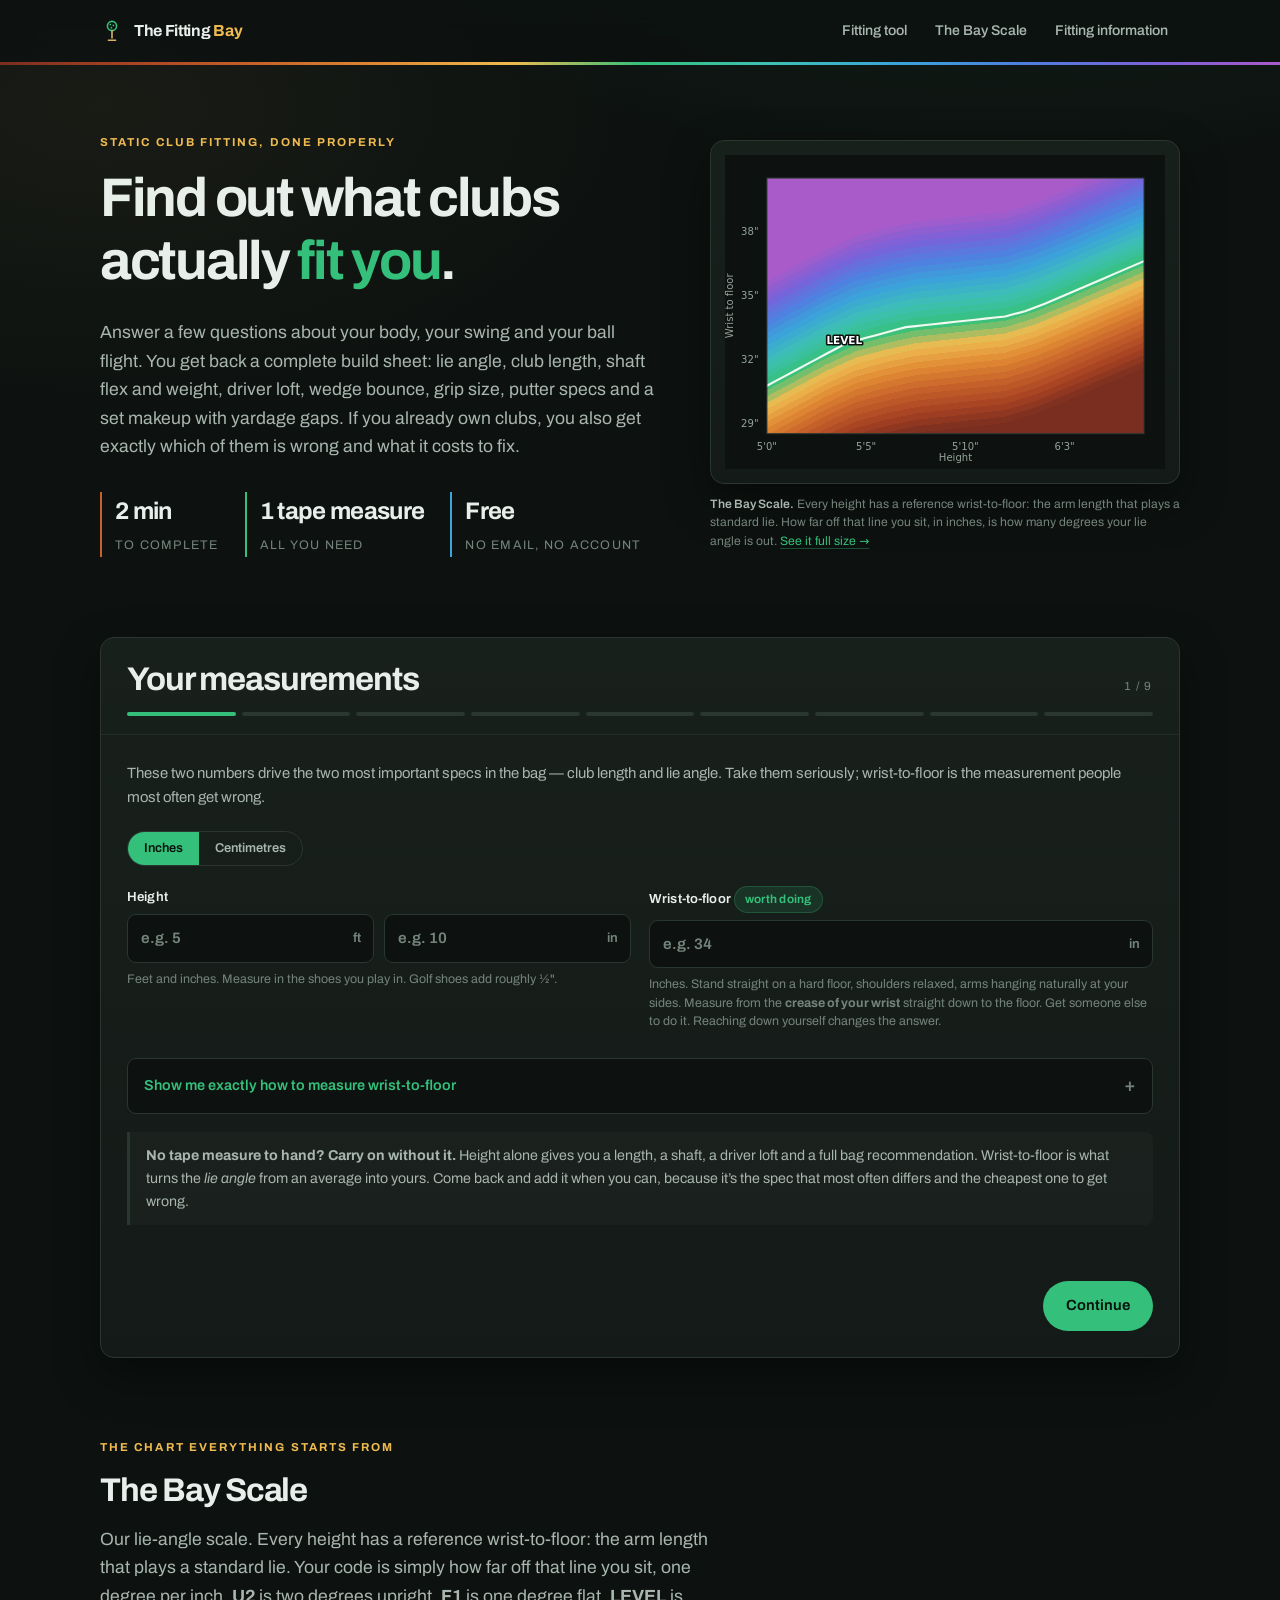
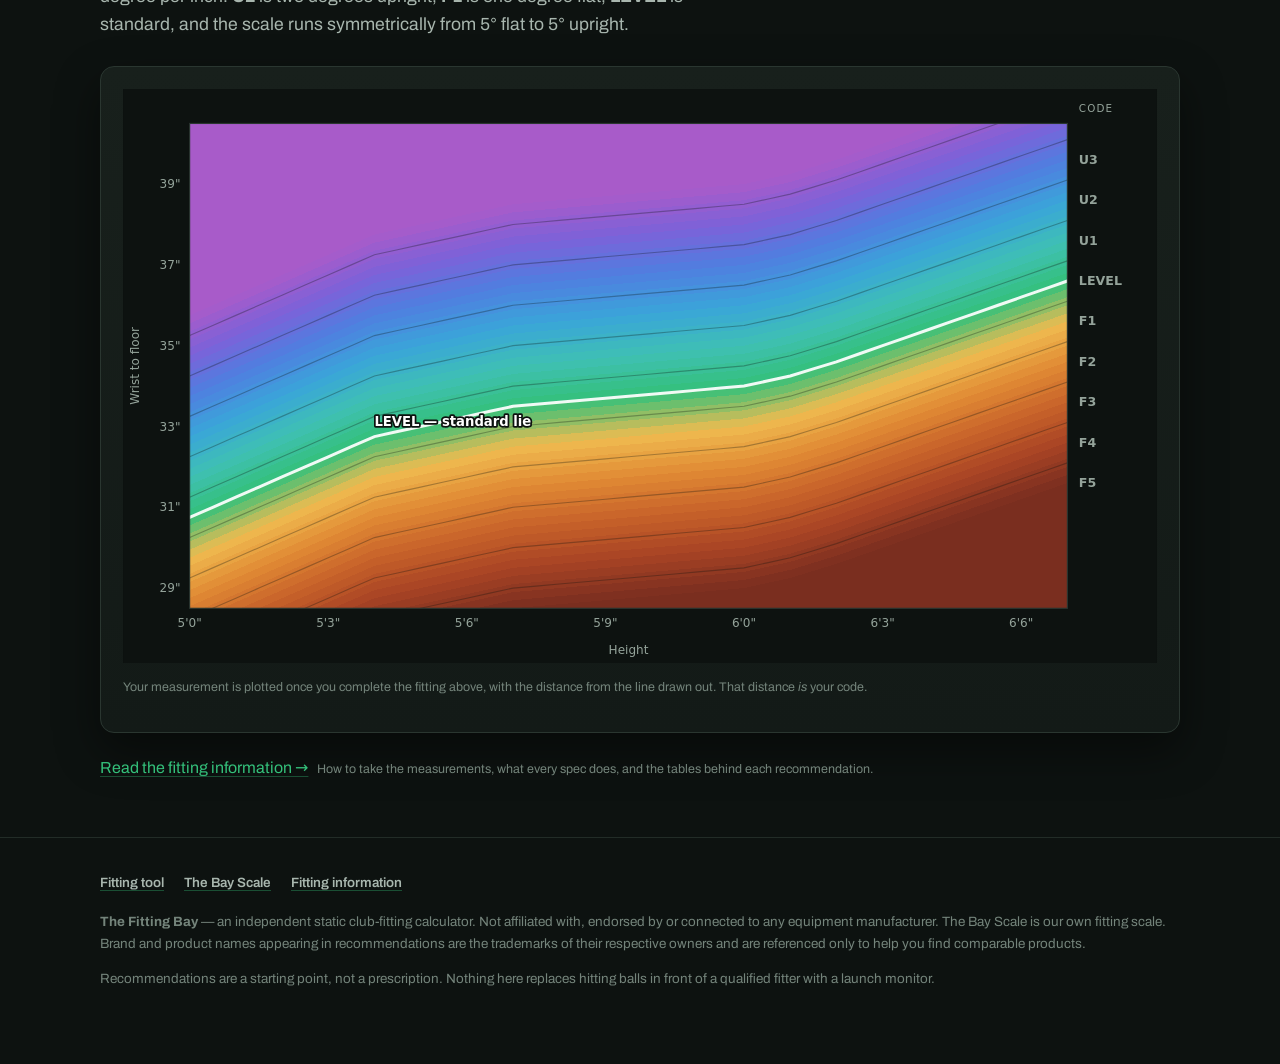
==== index.html @ 19f7000f "Redraw the wrist-to-floor diagram The drawing is the instruction here, so its proportions are load-b" ====
<!DOCTYPE html>
<html lang="en">
<head>
<meta charset="utf-8">
<meta name="viewport" content="width=device-width, initial-scale=1">
<title>The Fitting Bay — Golf Club Fitting Calculator</title>
<meta name="description" content="A free, static golf club fitting tool. Enter your height, wrist-to-floor and swing data and get lie angle, shaft flex, club length, driver loft, wedge bounce, grip size, putter specs and a full 14-club build sheet.">
<link rel="icon" href="favicon.svg?v=1" type="image/svg+xml">
<link rel="canonical" href="https://fittingbay.com/">
<meta property="og:type" content="website">
<meta property="og:site_name" content="The Fitting Bay">
<meta property="og:url" content="https://fittingbay.com/">
<meta property="og:title" content="The Fitting Bay — find out what clubs actually fit you">
<meta property="og:description" content="Free static golf club fitting. Lie angle, club length, shaft flex, driver loft, wedge bounce, grip size, putter specs and a full 14-club build sheet — plus an audit of the clubs you already own.">
<meta property="og:image" content="https://fittingbay.com/og-image.png">
<meta property="og:image:width" content="1200">
<meta property="og:image:height" content="630">
<meta name="twitter:card" content="summary_large_image">
<meta name="twitter:title" content="The Fitting Bay — find out what clubs actually fit you">
<meta name="twitter:description" content="Free static golf club fitting: lie, length, shaft, loft, bounce, grips, putter and a full build sheet.">
<meta name="twitter:image" content="https://fittingbay.com/og-image.png">
<meta name="theme-color" content="#0d1210">
<script type="application/ld+json">
{
  "@context": "https://schema.org",
  "@type": "WebApplication",
  "name": "The Fitting Bay",
  "url": "https://fittingbay.com/",
  "applicationCategory": "SportsApplication",
  "operatingSystem": "Any",
  "browserRequirements": "Requires JavaScript",
  "offers": { "@type": "Offer", "price": "0", "priceCurrency": "GBP" },
  "description": "A free golf club fitting calculator. Enter your height, wrist-to-floor and swing data and get lie angle, club length, shaft flex, driver loft, wedge bounce, grip size, putter specs and a full club-by-club build sheet.",
  "featureList": [
    "Lie angle and club length from body measurements",
    "Shaft flex, weight and material",
    "Driver loft and playing length",
    "Wedge lofts, bounce and grind",
    "Grip size",
    "Putter length, lie and toe hang",
    "A counted, club-by-club bag recommendation",
    "An audit of the clubs you already own, costed and prioritised"
  ],
  "isAccessibleForFree": true
}
</script>
<link rel="preload" href="fonts/archivo-latin.woff2" as="font" type="font/woff2" crossorigin>
<link rel="stylesheet" href="css/styles.css?v=4b6ce4ed">
</head>
<body>

<a class="skip-link" href="#top">Skip to content</a>

<header class="site-header">
  <div class="wrap">
    <a class="brand" href="#top">
      <svg width="24" height="24" viewBox="0 0 24 24" fill="none" aria-hidden="true">
        <circle cx="12" cy="7" r="4.6" stroke="#34c07a" stroke-width="1.6"/>
        <circle cx="10.3" cy="5.6" r=".85" fill="#34c07a"/><circle cx="13.4" cy="6.4" r=".85" fill="#34c07a"/>
        <circle cx="11.4" cy="8.7" r=".85" fill="#34c07a"/>
        <path d="M12 11.6V19M8.4 21.2h7.2" stroke="#d9b168" stroke-width="1.6" stroke-linecap="round"/>
      </svg>
      <span>The Fitting <i>Bay</i></span>
    </a>
    <nav class="site-nav">
      <a href="#fit">Fitting tool</a>
      <a href="#chart">The Bay Scale</a>
      <a href="fitting-information.html">Fitting information</a>
    </nav>
  </div>
  <div class="spectrum-rule" aria-hidden="true"></div>
</header>

<main id="top">

  <!-- ================= HERO ================= -->
  <div class="hero hero-split">
    <div class="wrap">
      <div class="hero-copy">
      <p class="eyebrow">Static club fitting, done properly</p>
      <h1>Find out what clubs<br>actually <span>fit you</span>.</h1>
      <p class="lede">Answer a few questions about your body, your swing and your ball flight. You get back a
        complete build sheet: lie angle, club length, shaft flex and weight, driver loft, wedge bounce, grip size,
        putter specs and a set makeup with yardage gaps. If you already own clubs, you also get exactly which of them is wrong and what it costs to fix.</p>
      <div class="hero-stats">
        <div><b>2 min</b><span>To complete</span></div>
        <div><b>1 tape measure</b><span>All you need</span></div>
        <div><b>Free</b><span>No email, no account</span></div>
      </div>
      </div>
      <figure class="hero-figure">
        <div class="panel"><div id="heroChart"></div></div>
        <figcaption><b>The Bay Scale.</b> Every height has a reference wrist-to-floor: the arm length
          that plays a standard lie. How far off that line you sit, in inches, is how many degrees your
          lie angle is out. <a href="#chart">See it full size &rarr;</a></figcaption>
      </figure>
    </div>
  </div>

  <!-- ================= WIZARD ================= -->
  <section id="fit">
    <div class="wrap">
      <div id="wizardSection">
        <div class="profile-bar" id="profileBar" hidden>
          <span class="tiny">Saved on this device:</span>
          <select id="profileSelect" aria-label="Saved fits"></select>
          <button type="button" class="btn btn-ghost" id="profileLoad">Load</button>
          <button type="button" class="btn btn-ghost" id="profileDelete">Delete</button>
        </div>
        <div class="panel wizard">
          <div class="wizard-top">
            <div class="step-meta" aria-live="polite">
              <h2 id="stepTitle" style="margin:0" tabindex="-1">Your measurements</h2>
              <div class="count"><span id="stepNum">1</span> / <span id="stepTotal">8</span></div>
            </div>
            <div class="progress-track" id="progress"></div>
          </div>

          <form id="fitForm" novalidate>

            <!-- STEP 1 -->
            <div class="step active" data-title="Your measurements" data-help="These two numbers drive the two most important specs in the bag — club length and lie angle. Take them seriously; wrist-to-floor is the measurement people most often get wrong.">
              <p class="help" data-role="help"></p>
              <div style="margin-bottom:20px">
                <div class="unit-toggle">
                  <label><input type="radio" name="units" value="imperial" checked><span>Inches</span></label>
                  <label><input type="radio" name="units" value="metric"><span>Centimetres</span></label>
                </div>
              </div>
              <div class="field-grid">
                <div class="field" data-unit="imperial">
                  <label for="heightFt">Height</label>
                  <div class="dual">
                    <label class="unit-input"><input type="number" id="heightFt" min="3" max="8" step="1" placeholder="e.g. 5" inputmode="numeric" aria-label="Height, feet"><span>ft</span></label>
                    <label class="unit-input"><input type="number" id="heightIn" min="0" max="11.5" step="0.5" placeholder="e.g. 10" inputmode="decimal" aria-label="Height, inches"><span>in</span></label>
                  </div>
                  <p class="hint">Feet and inches. Measure in the shoes you play in. Golf shoes add roughly ½".</p>
                </div>
                <div class="field" data-unit="metric" hidden>
                  <label for="heightCm">Height (cm)</label>
                  <label class="unit-input"><input type="number" id="heightCm" min="120" max="230" step="0.5" placeholder="e.g. 178" inputmode="decimal"><span>cm</span></label>
                  <p class="hint">Measure in the shoes you play in.</p>
                </div>

                <div class="field">
                  <label for="wtf">Wrist-to-floor <span class="pill">worth doing</span></label>
                  <label class="unit-input"><input type="number" id="wtf" step="0.1" placeholder="e.g. 34" inputmode="decimal"><span id="wtfUnit">in</span></label>
                  <p class="hint" id="wtfHint">Inches. Stand straight on a hard floor, shoulders relaxed, arms hanging
                    naturally at your sides. Measure from the <b>crease of your wrist</b> straight down to the floor.
                    Get someone else to do it. Reaching down yourself changes the answer.</p>
                </div>
              </div>
              <p class="hint" id="wtfLive" hidden></p>

              <details class="how-to">
                <summary>Show me exactly how to measure wrist-to-floor</summary>
                <div class="how-to-body">
                  <div data-diagram="wtf"></div>
                  <div>
                    <h4>The three ways people get this wrong</h4>
                    <ul class="mistakes">
                      <li><b>Reaching down.</b> The moment you look at the tape you drop your shoulder and add an inch.
                        Stand still, look ahead, let someone else read it.</li>
                      <li><b>Measuring in socks.</b> Golf shoes add roughly ½", and you play in golf shoes.</li>
                      <li><b>Measuring from the wrong point.</b> It’s the <em>crease</em> where your palm meets your
                        wrist, not the knuckle, not the base of your thumb, and not the tip of your little finger.</li>
                    </ul>
                  </div>
                </div>
              </details>

              <div class="note"><b>No tape measure to hand? Carry on without it.</b> Height alone gives you a
                length, a shaft, a driver loft and a full bag recommendation. Wrist-to-floor is what turns the
                <em>lie angle</em> from an average into yours. Come back and add it when you can, because it’s
                the spec that most often differs and the cheapest one to get wrong.</div>
            </div>

            <!-- STEP 2 -->
            <div class="step" data-title="Your hands" data-help="Grip size is the cheapest meaningful change you can make to a set of clubs, and the one most golfers have wrong.">
              <p class="help" data-role="help"></p>
              <div class="field-grid">
                <div class="field">
                  <label for="handLength">Hand length</label>
                  <label class="unit-input"><input type="number" id="handLength" step="0.1" placeholder="e.g. 7.5" inputmode="decimal"><span id="handUnit">in</span></label>
                  <p class="hint" id="handHint">Inches, from the crease of your wrist to the tip of your middle finger.
                    Keep the tape flat against your palm. Don’t curve it over the fingertip or around the heel pad.</p>
                </div>
                <div class="field">
                  <label for="gloveSize">Glove size <span class="tiny">(cross-check)</span></label>
                  <select id="gloveSize">
                    <option value="">Not sure</option>
                    <option value="S">Small</option>
                    <option value="M">Medium</option>
                    <option value="ML">Medium–Large</option>
                    <option value="L">Large</option>
                    <option value="XL">Extra Large</option>
                    <option value="XXL">XXL</option>
                  </select>
                  <p class="hint">Used as a sanity check on the measurement, and as a fallback if you skip it.</p>
                </div>
              </div>
            </div>

            <!-- STEP 3 -->
            <div class="step" data-title="About you" data-help="Age and joint health change shaft material and grip size more than most people expect.">
              <p class="help" data-role="help"></p>
              <div class="field-grid">
                <div class="field">
                  <label for="age">Age</label>
                  <input type="number" id="age" min="6" max="105" step="1" placeholder="42" inputmode="numeric">
                  <p class="hint">Used for shaft weight, material and grip size.</p>
                </div>
                <div class="field">
                  <label>You play</label>
                  <div class="opts">
                    <label class="opt"><input type="radio" name="handedness" value="right" checked><span>Right-handed</span></label>
                    <label class="opt"><input type="radio" name="handedness" value="left"><span>Left-handed</span></label>
                  </div>
                  <p class="hint">Every direction in your results is written for the way you actually play.</p>
                </div>
                <div class="field">
                  <label>Standard set specs</label>
                  <div class="opts">
                    <label class="opt"><input type="radio" name="gender" value="male" checked><span>Men's</span></label>
                    <label class="opt"><input type="radio" name="gender" value="female"><span>Women's</span></label>
                  </div>
                  <p class="hint">Women's stock clubs are typically 1" shorter and lighter than men's. This only sets
                    the baseline the adjustments are applied to.</p>
                </div>
                <div class="field field-wide">
                  <label>Joint pain, arthritis or a history of hand/elbow/wrist trouble?</label>
                  <div class="opts">
                    <label class="opt"><input type="radio" name="joints" value="no" checked><span>No</span></label>
                    <label class="opt"><input type="radio" name="joints" value="yes"><span>Yes<em>Pushes the fit toward graphite and larger, softer grips</em></span></label>
                  </div>
                </div>
              </div>
            </div>

            <!-- STEP 4 -->
            <div class="step" data-title="Your game" data-help="Skill level sets the head category, and it also calibrates how much of your carry distance comes from clubhead speed versus strike quality.">
              <p class="help" data-role="help"></p>
              <div class="field-grid">
                <div class="field field-wide">
                  <label>Standard of play</label>
                  <div class="opts">
                    <label class="opt"><input type="radio" name="skill" value="beginner"><span>Beginner<em>New, or 100+ most rounds</em></span></label>
                    <label class="opt"><input type="radio" name="skill" value="high"><span>High<em>Roughly 19–28</em></span></label>
                    <label class="opt"><input type="radio" name="skill" value="mid" checked><span>Mid<em>Roughly 10–18</em></span></label>
                    <label class="opt"><input type="radio" name="skill" value="low"><span>Low<em>Roughly 5–9</em></span></label>
                    <label class="opt"><input type="radio" name="skill" value="scratch"><span>Scratch<em>4 or better</em></span></label>
                  </div>
                </div>
                <div class="field">
                  <label for="handicap">Handicap index <span class="tiny">(optional)</span></label>
                  <input type="number" id="handicap" min="-5" max="54" step="0.1" placeholder="14.2" inputmode="decimal">
                  <p class="hint">If you’ve one, it overrides the band above for the head-type recommendation.</p>
                </div>
                <div class="field">
                  <label for="pwLoft">Your pitching wedge loft <span class="tiny">(optional)</span></label>
                  <input type="number" id="pwLoft" min="38" max="50" step="0.5" placeholder="44" inputmode="decimal">
                  <p class="hint">Printed in the spec table for your iron set. Modern game-improvement PWs are
                    often 43–44°, players irons 46°. Everything about your wedge gapping starts here.</p>
                </div>
              </div>
            </div>

            <!-- STEP 5 -->
            <div class="step" data-title="Your speed" data-help="Fill in whatever you actually know. A measured clubhead speed beats a carry distance; a carry distance beats a guess. Leave them all blank and the tool will estimate from your age, gender and skill — and will say so.">
              <p class="help" data-role="help"></p>
              <div class="field-grid">
                <div class="field">
                  <label for="ironCarry">7-iron carry distance</label>
                  <input type="number" id="ironCarry" min="40" max="230" step="1" placeholder="150" inputmode="numeric">
                  <p class="hint">Yards <b>in the air</b>, on a good strike, not your best ever, and not including roll.</p>
                </div>
                <div class="field">
                  <label for="ironSpeed">7-iron clubhead speed</label>
                  <input type="number" id="ironSpeed" min="30" max="120" step="0.5" placeholder="78" inputmode="decimal">
                  <p class="hint">mph. From a launch monitor or simulator. The best single input you can give.</p>
                </div>
                <div class="field">
                  <label for="driverSpeed">Driver clubhead speed</label>
                  <input type="number" id="driverSpeed" min="40" max="145" step="0.5" placeholder="96" inputmode="decimal">
                  <p class="hint">mph. Clubhead speed, not ball speed. Takes priority over everything else here.</p>
                </div>
                <div class="field">
                  <label for="driverCarry">Driver carry distance</label>
                  <input type="number" id="driverCarry" min="80" max="360" step="1" placeholder="230" inputmode="numeric">
                  <p class="hint">Yards in the air. Used only if nothing above is filled in.</p>
                </div>
              </div>
              <div class="note warn">Most golfers over-estimate their carry distance by 15–20 yards, because they
                remember their best shot and count the roll. Being honest here changes your shaft flex.</div>
            </div>

            <!-- STEP 6 -->
            <div class="step" data-title="Your ball flight" data-help="Your miss pattern and trajectory drive driver loft, head bias, shaft profile, grip size and the dynamic lie check. If you’re new to this and genuinely don’t know, say so. We’ll tell you what we assumed and how much it matters.">
              <p class="help" data-role="help"></p>
              <div class="field-grid">
                <div class="field field-wide">
                  <label>Your usual shot shape or miss</label>
                  <div class="opts">
                    <label class="opt"><input type="radio" name="shotShape" value="slice"><span>Slice<em>Starts <span class="dir-home">left</span>-ish, curves hard <span class="dir-away">right</span></em></span></label>
                    <label class="opt"><input type="radio" name="shotShape" value="fade"><span>Fade<em>Gentle <span class="dir-home">left</span>-to-<span class="dir-away">right</span></em></span></label>
                    <label class="opt"><input type="radio" name="shotShape" value="unsure" checked><span>Not sure<em>We’ll assume no consistent curve</em></span></label><label class="opt"><input type="radio" name="shotShape" value="straight"><span>Straight<em>No consistent curve</em></span></label>
                    <label class="opt"><input type="radio" name="shotShape" value="draw"><span>Draw<em>Gentle <span class="dir-away">right</span>-to-<span class="dir-home">left</span></em></span></label>
                    <label class="opt"><input type="radio" name="shotShape" value="hook"><span>Hook<em>Curves hard <span class="dir-home">left</span></em></span></label>
                    <label class="opt"><input type="radio" name="shotShape" value="pull"><span>Pull<em>Straight, but <span class="dir-home">left</span> of target</em></span></label>
                    <label class="opt"><input type="radio" name="shotShape" value="push"><span>Push<em>Straight, but <span class="dir-away">right</span> of target</em></span></label>
                  </div>
                </div>
                <div class="field field-wide">
                  <label>Your natural trajectory with irons</label>
                  <div class="opts">
                    <label class="opt"><input type="radio" name="trajectory" value="low"><span>Low<em>Struggle to get it up, shots run out</em></span></label>
                    <label class="opt"><input type="radio" name="trajectory" value="unsure" checked><span>Not sure<em>We’ll assume a normal window</em></span></label><label class="opt"><input type="radio" name="trajectory" value="mid"><span>Mid<em>Normal window</em></span></label>
                    <label class="opt"><input type="radio" name="trajectory" value="high"><span>High<em>Ballooning, loses distance in wind</em></span></label>
                  </div>
                </div>
              </div>
            </div>

            <!-- STEP 7 -->
            <div class="step" data-title="Your swing and your turf" data-help="Angle of attack and turf conditions decide wedge bounce and grind — the specs that separate a wedge you trust from one you fight. Not sure is a perfectly good answer to any of these.">
              <p class="help" data-role="help"></p>
              <div class="field-grid">
                <div class="field field-wide">
                  <label>Your divots with a mid iron</label>
                  <div class="opts">
                    <label class="opt"><input type="radio" name="attack" value="steep"><span>Deep divots<em>Steep angle of attack, you dig</em></span></label>
                    <label class="opt"><input type="radio" name="attack" value="unsure" checked><span>Not sure<em>We’ll assume a neutral strike</em></span></label><label class="opt"><input type="radio" name="attack" value="neutral"><span>Shallow divots<em>Neutral — a bruise on the turf</em></span></label>
                    <label class="opt"><input type="radio" name="attack" value="shallow"><span>No divot<em>You sweep or pick it clean</em></span></label>
                  </div>
                </div>
                <div class="field">
                  <label>Swing tempo</label>
                  <div class="opts">
                    <label class="opt"><input type="radio" name="tempo" value="smooth"><span>Smooth</span></label>
                    <label class="opt"><input type="radio" name="tempo" value="unsure" checked><span>Not sure<em>We’ll assume a moderate transition</em></span></label><label class="opt"><input type="radio" name="tempo" value="moderate"><span>Moderate</span></label>
                    <label class="opt"><input type="radio" name="tempo" value="aggressive"><span>Aggressive</span></label>
                  </div>
                  <p class="hint">Think about your transition from the top, not how fast you walk.</p>
                </div>
                <div class="field">
                  <label>Turf you usually play</label>
                  <div class="opts">
                    <label class="opt"><input type="radio" name="turf" value="soft"><span>Soft / lush</span></label>
                    <label class="opt"><input type="radio" name="turf" value="normal" checked><span>Normal</span></label>
                    <label class="opt"><input type="radio" name="turf" value="firm"><span>Firm / links</span></label>
                    <label class="opt"><input type="radio" name="turf" value="unsure"><span>Not sure</span></label>
                  </div>
                </div>
              </div>
            </div>

            <!-- STEP 8 -->
            <div class="step" data-title="What you want from the bag" data-help="Last two questions. These break ties between head types and putter styles.">
              <p class="help" data-role="help"></p>
              <div class="field-grid">
                <div class="field field-wide">
                  <label>If you could only have one, which matters most?</label>
                  <div class="opts">
                    <label class="opt"><input type="radio" name="priority" value="forgiveness" checked><span>Forgiveness<em>Make the bad ones playable</em></span></label>
                    <label class="opt"><input type="radio" name="priority" value="distance"><span>Distance<em>Ball speed above all</em></span></label>
                    <label class="opt"><input type="radio" name="priority" value="accuracy"><span>Accuracy<em>Narrow the dispersion</em></span></label>
                    <label class="opt"><input type="radio" name="priority" value="workability"><span>Workability<em>Shape it on demand</em></span></label>
                  </div>
                </div>
                <div class="field field-wide">
                  <label>Your putting stroke</label>
                  <div class="opts">
                    <label class="opt"><input type="radio" name="strokeArc" value="straight"><span>Straight back, straight through</span></label>
                    <label class="opt"><input type="radio" name="strokeArc" value="unsure" checked><span>Not sure<em>We’ll assume a slight arc, which is what most golfers have</em></span></label><label class="opt"><input type="radio" name="strokeArc" value="slight"><span>Slight arc</span></label>
                    <label class="opt"><input type="radio" name="strokeArc" value="strong"><span>Strong arc</span></label>
                  </div>
                  <p class="hint">If you’ve never checked: put a chalk line down and putt along it. Almost everyone
                    who thinks they’re straight-back-straight-through has a slight arc.</p>
                </div>
              </div>
            </div>


            <!-- STEP 9 -->
            <div class="step" data-title="The clubs you play now" data-help="Last one, and it’s optional. Tell us what’s in your bag and we’ll tell you which clubs are actually wrong, what each one is costing you, and what it costs to put right — cheapest and most valuable first. It also means your yardage table shows your clubs rather than a generic set.">
              <p class="help" data-role="help"></p>

              <div class="field field-wide" style="margin-bottom:20px">
                <label>Do you already have clubs?</label>
                <div class="opts">
                  <label class="opt"><input type="radio" name="hasClubs" value="yes" checked><span>Yes, I have clubs<em>Check them against the fit</em></span></label>
                  <label class="opt"><input type="radio" name="hasClubs" value="no"><span>No, I'm starting fresh<em>Skip this &mdash; just give me the fit</em></span></label>
                </div>
              </div>

              <div class="field field-wide" style="margin-bottom:20px">
                <label for="curBudget">What can you spend right now? <span class="tiny">(optional)</span></label>
                <input type="number" id="curBudget" min="0" max="5000" step="10" placeholder="150" inputmode="numeric">
                <p class="hint">Applies either way. If you’ve clubs we’ll pick the combination of fixes that buys
                  the most improvement for the money; if you’re buying, it tells us how much bag to recommend.</p>
              </div>

              <div id="bagFields">
                <h4>Your irons</h4>
                <div class="field-grid">
                  <div class="field">
                    <label for="curIronLength">Length vs standard</label>
                    <select id="curIronLength">
                      <option value="">Not sure</option>
                      <option value="-1">1" short</option>
                      <option value="-0.5">&frac12;" short</option>
                      <option value="0">Standard</option>
                      <option value="0.5">&frac12;" long</option>
                      <option value="1">1" long</option>
                    </select>
                    <p class="hint">Standard is 37" for a men's 7-iron, 36" for women's.</p>
                  </div>
                  <div class="field">
                    <label for="curIronLie">Lie angle vs standard</label>
                    <select id="curIronLie">
                      <option value="">Not sure</option>
                      <option value="-2">2&deg; flat</option>
                      <option value="-1">1&deg; flat</option>
                      <option value="0">Standard</option>
                      <option value="1">1&deg; upright</option>
                      <option value="2">2&deg; upright</option>
                      <option value="3">3&deg; upright</option>
                    </select>
                    <p class="hint">If you bought off the rack and never had them bent, choose Standard.</p>
                  </div>
                  <div class="field">
                    <label for="curIronFlex">Shaft flex</label>
                    <select id="curIronFlex">
                      <option value="">Not sure</option>
                      <option value="L">L &mdash; Ladies</option>
                      <option value="A">A &mdash; Senior / Light</option>
                      <option value="R">R &mdash; Regular</option>
                      <option value="S">S &mdash; Stiff</option>
                      <option value="X">X &mdash; Extra Stiff</option>
                    </select>
                  </div>
                  <div class="field">
                    <label for="curIronMaterial">Shaft material</label>
                    <select id="curIronMaterial">
                      <option value="">Not sure</option>
                      <option value="Steel">Steel</option>
                      <option value="Graphite">Graphite</option>
                    </select>
                  </div>
                  <div class="field">
                    <label for="curGripSize">Grip size</label>
                    <select id="curGripSize">
                      <option value="">Not sure</option>
                      <option value="Undersize">Undersize</option>
                      <option value="Standard">Standard</option>
                      <option value="Midsize">Midsize</option>
                      <option value="Jumbo">Jumbo / Oversize</option>
                    </select>
                  </div>
                  <div class="field">
                    <label for="curLongestIron">Longest iron you carry</label>
                    <select id="curLongestIron">
                      <option value="">Not sure</option>
                      <option value="3">3-iron</option>
                      <option value="4">4-iron</option>
                      <option value="5">5-iron</option>
                      <option value="6">6-iron</option>
                      <option value="7">7-iron</option>
                    </select>
                  </div>
                </div>

                <h4 style="margin-top:24px">Woods and hybrids you carry</h4>
                <div class="field field-wide">
                  <div class="opts chips">
                    <label class="opt"><input type="checkbox" name="curLongs" value="Driver" checked><span>Driver</span></label>
                    <label class="opt"><input type="checkbox" name="curLongs" value="3-wood" checked><span>3-wood</span></label>
                    <label class="opt"><input type="checkbox" name="curLongs" value="4-wood"><span>4-wood</span></label>
                    <label class="opt"><input type="checkbox" name="curLongs" value="5-wood"><span>5-wood</span></label>
                    <label class="opt"><input type="checkbox" name="curLongs" value="7-wood"><span>7-wood</span></label>
                    <label class="opt"><input type="checkbox" name="curLongs" value="2-hybrid"><span>2-hybrid</span></label>
                    <label class="opt"><input type="checkbox" name="curLongs" value="3-hybrid"><span>3-hybrid</span></label>
                    <label class="opt"><input type="checkbox" name="curLongs" value="4-hybrid"><span>4-hybrid</span></label>
                    <label class="opt"><input type="checkbox" name="curLongs" value="5-hybrid"><span>5-hybrid</span></label>
                    <label class="opt"><input type="checkbox" name="curLongs" value="6-hybrid"><span>6-hybrid</span></label>
                  </div>
                  <p class="hint">Tick everything between your driver and your longest iron. This is what makes the
                    yardage table describe your bag instead of a generic one.</p>
                </div>

                <h4 style="margin-top:24px">Your driver</h4>
                <div class="field-grid">
                  <div class="field">
                    <label for="curDriverLoft">Loft</label>
                    <input type="number" id="curDriverLoft" min="6" max="18" step="0.5" placeholder="10.5" inputmode="decimal">
                    <p class="hint">Degrees, stamped on the sole or the hosel.</p>
                  </div>
                  <div class="field">
                    <label for="curDriverLength">Length</label>
                    <input type="number" id="curDriverLength" min="40" max="48" step="0.25" placeholder="45.75" inputmode="decimal">
                    <p class="hint">Inches. Leave blank if you’ve never measured it.</p>
                  </div>
                  <div class="field">
                    <label>Adjustable hosel?</label>
                    <div class="opts">
                      <label class="opt"><input type="radio" name="curAdj" value="" checked><span>Not sure</span></label>
                      <label class="opt"><input type="radio" name="curAdj" value="yes"><span>Yes</span></label>
                      <label class="opt"><input type="radio" name="curAdj" value="no"><span>No</span></label>
                    </div>
                    <p class="hint">If the head unscrews from the shaft with a wrench, it adjusts.</p>
                  </div>
                </div>

                <h4 style="margin-top:24px">Wedges, ball and budget</h4>
                <div class="field-grid">
                  <div class="field">
                    <label for="curWedges">Wedge lofts after your pitching wedge</label>
                    <input type="text" id="curWedges" placeholder="52, 56, 60" inputmode="numeric">
                    <p class="hint">Degrees, separated by commas. We already have your pitching wedge.</p>
                  </div>
                  <div class="field">
                    <label for="curBall">Ball you usually play</label>
                    <select id="curBall">
                      <option value="">Not sure</option>
                      <option value="soft2p">2-piece soft / distance</option>
                      <option value="mid3p">3-piece mid compression</option>
                      <option value="tour3p">3-piece tour urethane</option>
                      <option value="tourfirm">Firm tour urethane</option>
                    </select>
                  </div>
                </div>
              </div>
            </div>

            <p class="err" id="formErr" role="alert"></p>

            <div class="draft-notice" id="draftNotice" hidden>
              <span>We put your answers back. They were saved in this browser, not sent anywhere.</span>
              <button type="button" id="draftClearBtn">Start fresh</button>
            </div>

            <div class="step-nav">
              <button type="button" class="btn btn-ghost" id="backBtn" disabled>Back</button>
              <div class="spacer"></div>
              <button type="button" class="btn btn-primary" id="nextBtn">Continue</button>
              <button type="submit" class="btn btn-brass" id="submitBtn" hidden>Build my spec sheet</button>
            </div>
          </form>
        </div>
      </div>

      <!-- ================= RESULTS ================= -->
      <div id="results" aria-live="polite">
        <div class="section-head no-print" style="display:flex;align-items:flex-end;gap:16px;flex-wrap:wrap;margin-top:8px">
          <div style="flex:1;min-width:260px">
            <p class="eyebrow" style="margin-bottom:.4rem">Your build sheet</p>
            <h2 style="margin:0">Here is what fits you</h2>
          </div>
          <div class="result-actions">
            <button type="button" class="btn btn-primary" id="copyLinkBtn">Copy link to this fit</button>
            <button type="button" class="btn btn-ghost" id="saveFitBtn">Save</button>
            <button type="button" class="btn btn-ghost" id="printBtn">Print / PDF</button>
            <button type="button" class="btn btn-link" id="editBtn">Change my answers</button>
          </div>
        </div>
        <form class="save-fit no-print" id="saveFitForm" hidden>
          <label class="tiny" for="saveFitName">Name this fit (e.g. "Me", "Dad", "after lessons")</label>
          <div>
            <input type="text" id="saveFitName" maxlength="40" placeholder="Me">
            <button type="submit" class="btn btn-primary">Save</button>
            <button type="button" class="btn btn-ghost" id="saveFitCancel">Cancel</button>
          </div>
        </form>
        <div class="share-note no-print">
          <p class="tiny">Your answers are in this page's address, so you can bookmark it, come back to it, or
            send it to your pro. Nothing is stored on a server. The link <em>is</em> the data.</p>
          <div id="shareFallback" hidden>
            <label class="tiny" for="shareUrl">Copy this link:</label>
            <input type="text" id="shareUrl" readonly>
          </div>
        </div>
        <div id="resultsBody"></div>


      </div>
    </div>
  </section>

  <!-- ================= FULL CHART ================= -->
  <section id="chart">
    <div class="wrap">
      <div class="section-head">
        <p class="eyebrow">The chart everything starts from</p>
        <h2>The Bay Scale</h2>
        <p class="lede">Our lie-angle scale. Every height has a reference wrist-to-floor: the arm length that plays
          a standard lie. Your code is simply how far off that line you sit, one degree per inch. <b>U2</b> is two
          degrees upright, <b>F1</b> is one degree flat, <b>LEVEL</b> is standard, and the scale runs symmetrically
          from 5° flat to 5° upright.</p>
      </div>
      <div class="panel" style="padding:22px">
        <div id="chartFull"></div>
<p class="tiny" style="margin-top:14px">Your measurement is plotted once you complete the fitting
          above, with the distance from the line drawn out. That distance <em>is</em> your code.</p>
      </div>
      <p style="margin-top:22px"><a href="fitting-information.html">Read the fitting information &rarr;</a>
        <span class="tiny">&nbsp; How to take the measurements, what every spec does, and the tables behind
        each recommendation.</span></p>
    </div>
  </section>

</main>

<footer class="site-footer">
  <div class="wrap">
    <nav class="footer-nav">
      <a href="index.html">Fitting tool</a>
      <a href="index.html#chart">The Bay Scale</a>
      <a href="fitting-information.html">Fitting information</a>
    </nav>
    <p><b>The Fitting Bay</b> — an independent static club-fitting calculator. Not affiliated with, endorsed by or
      connected to any equipment manufacturer. The Bay Scale is our own fitting scale. Brand and product names
      appearing in recommendations are the trademarks of their respective owners and are referenced only to help you
      find comparable products.</p>
    <p>Recommendations are a starting point, not a prescription. Nothing here replaces hitting balls in front of a
      qualified fitter with a launch monitor.</p>
  </div>
</footer>

<script src="js/fitting-engine.js?v=0910dd94"></script>
<script src="js/app.js?v=dd48af51"></script>
<script src="js/lie-bench.js?v=cfdf8049"></script>
</body>
</html>
---- css/styles.css ----
/* ==========================================================================
   The Fitting Bay — stylesheet
   ==========================================================================

   TYPE. Archivo, self-hosted, one variable file per style. It is chosen for
   its figures rather than its headlines, because almost everything on this
   site is a number: 37", 63.0 degrees, +1.3, 145 yd, #3EB8BF. A grotesque
   with unambiguous digits and real tabular figures matters more here than a
   characterful lowercase.

   Variable across 400-700, so every weight the site uses costs nothing extra
   over the one download. 35KB roman, 39KB italic, latin subset. No CDN and no
   build step: the files are in the repo and the page still opens from disk.

   COLOUR. The palette is the fitting scale. See below.
   ========================================================================== */

@font-face {
  font-family: 'Archivo';
  src: url('../fonts/archivo-latin.woff2') format('woff2');
  font-weight: 400 700;
  font-style: normal;
  font-display: swap;
}
@font-face {
  font-family: 'Archivo';
  src: url('../fonts/archivo-latin-italic.woff2') format('woff2');
  font-weight: 400 700;
  font-style: italic;
  font-display: swap;
}

:root {
  --bg:            #0d1210;
  --bg-2:          #131a17;
  --panel:         #18201c;
  --panel-2:       #1e2823;
  --line:          #2a3630;
  --line-soft:     #222c27;
  --ink:           #e8eeea;
  --ink-2:         #a8b6ae;
  --ink-3:         #74847b;
  --green:         #34c07a;   /* = Fairway, the LEVEL code */
  --green-deep:    #1f7d4d;
  --brass:         #efbb50;   /* = Gold, the F1 code */
  --brass-deep:    #a8823f;
  --red:           #e35d4f;
  --amber:         #e0a63c;
  --radius:        14px;
  --radius-sm:     9px;
  --shadow:        0 18px 45px rgba(0, 0, 0, .45);
  --maxw:          1120px;
  --sans: 'Archivo', ui-sans-serif, system-ui, -apple-system, "Segoe UI", Roboto, "Helvetica Neue", Arial, sans-serif;
  --mono: ui-monospace, SFMono-Regular, "SF Mono", Menlo, Consolas, "Liberation Mono", monospace;

  /* ---------- THE BAY SCALE ----------
     The site palette IS the fitting scale. These are the eleven codes the
     tool actually produces, so the colour on a section rule is the same
     colour a player can come out as. It is the one palette nobody else can
     copy without copying the scale underneath it.

     Note --green was already exactly Fairway; it had simply never been said.
     --brass is now Gold rather than an unrelated #d9b168, so both accents
     are derived rather than chosen. */
  --scale-rust:    #7A2E1F;   /* F5 */
  --scale-ember:   #A84324;   /* F4 */
  --scale-copper:  #C7622A;   /* F3 */
  --scale-amber:   #E08A34;   /* F2 */
  --scale-gold:    #EFBB50;   /* F1 */
  --scale-fairway: #34C07A;   /* LEVEL */
  --scale-teal:    #3FC0B4;   /* U1 */
  --scale-sky:     #3AA5D9;   /* U2 */
  --scale-cobalt:  #4F7FE0;   /* U3 */
  --scale-indigo:  #7B62D9;   /* U4 */
  --scale-violet:  #A85BC9;   /* U5 */

  --spectrum: linear-gradient(90deg,
    var(--scale-rust), var(--scale-ember), var(--scale-copper), var(--scale-amber),
    var(--scale-gold), var(--scale-fairway), var(--scale-teal), var(--scale-sky),
    var(--scale-cobalt), var(--scale-indigo), var(--scale-violet));
}

/* Numbers are the content here, so they line up by default rather than
   wherever a table happens to ask for it. */
body, input, select, button, table { font-variant-numeric: tabular-nums; }
/* Prose is the exception: proportional figures read better mid-sentence. */
p, li, .note, .why, .hint, .lede, .help { font-variant-numeric: normal; }

* { box-sizing: border-box; }

/* the hidden attribute must beat any flex/grid display rule below */
[hidden] { display: none !important; }

html { scroll-behavior: smooth; }

body {
  margin: 0;
  background:
    radial-gradient(1200px 620px at 78% -8%, rgba(52, 192, 122, .10), transparent 62%),
    radial-gradient(900px 500px at 8% 4%, rgba(217, 177, 104, .06), transparent 60%),
    var(--bg);
  color: var(--ink);
  font-family: var(--sans);
  font-size: 16px;
  line-height: 1.62;
  -webkit-font-smoothing: antialiased;
}

h1, h2, h3, h4 { line-height: 1.16; margin: 0 0 .5em; font-weight: 650; letter-spacing: -.02em; }
h1 { font-size: clamp(2.1rem, 5vw, 3.4rem); letter-spacing: -.035em; }
h2 { font-size: clamp(1.5rem, 3vw, 2.05rem); letter-spacing: -.03em; }
h3 { font-size: 1.16rem; }
h4 { font-size: .96rem; }
p  { margin: 0 0 1em; }
a  { color: var(--green); text-decoration-color: rgba(52,192,122,.35); text-underline-offset: 3px; }
a:hover { color: #56d494; }

.wrap { width: 100%; max-width: var(--maxw); margin: 0 auto; padding: 0 20px; }
.narrow { max-width: 760px; }

.eyebrow {
  font-size: .72rem; font-weight: 700; letter-spacing: .16em;
  text-transform: uppercase; color: var(--brass); margin: 0 0 .9rem;
}
.lede { font-size: 1.1rem; color: var(--ink-2); max-width: 62ch; }
.muted { color: var(--ink-2); }
.small { font-size: .86rem; }
.tiny  { font-size: .78rem; color: var(--ink-3); }

/* ---------- header ---------- */
.site-header {
  position: sticky; top: 0; z-index: 40;
  backdrop-filter: blur(14px);
  background: rgba(13, 18, 16, .82);
  border-bottom: 1px solid var(--line-soft);
}
.site-header .wrap { display: flex; align-items: center; gap: 22px; height: 62px; }
.brand { display: flex; align-items: center; gap: 10px; font-weight: 700; letter-spacing: -.02em; color: var(--ink); text-decoration: none; }
.brand svg { flex: none; }
.brand span i { font-style: normal; color: var(--brass); }
.site-nav { margin-left: auto; display: flex; gap: 4px; flex-wrap: wrap; }
.site-nav a {
  color: var(--ink-2); text-decoration: none; font-size: .88rem; font-weight: 550;
  padding: 7px 12px; border-radius: 999px;
}
.site-nav a:hover { color: var(--ink); background: var(--panel-2); }

/* ---------- hero ---------- */
.hero { padding: 68px 0 40px; }
.hero-split .wrap { display: grid; grid-template-columns: minmax(0, 1fr) minmax(0, 470px); gap: 20px 54px; align-items: center; }
.hero-copy { min-width: 0; }
.hero h1 span { color: var(--green); }
/* The chart is the best-looking thing we own and it used to sit 900px down the
   page. It fills the dead right-hand column and shows what the tool is before
   anyone has read a word. */
.hero-figure { min-width: 0; margin: 0; }
.hero-figure .panel { padding: 14px; }
.hero-figure figcaption { font-size: .76rem; color: var(--ink-3); margin-top: 11px; line-height: 1.5; }
.hero-figure figcaption b { color: var(--ink-2); font-weight: 600; }
.hero-stats { display: flex; flex-wrap: wrap; gap: 26px; margin-top: 30px; }
.hero-stats div { border-left: 2px solid var(--green-deep); padding-left: 13px; }
.hero-stats b { display: block; font-size: 1.5rem; letter-spacing: -.02em; }
.hero-stats span { font-size: .78rem; color: var(--ink-3); text-transform: uppercase; letter-spacing: .1em; }

/* ---------- generic surfaces ---------- */
.panel {
  background: linear-gradient(180deg, var(--panel), var(--bg-2));
  border: 1px solid var(--line);
  border-radius: var(--radius);
  box-shadow: var(--shadow);
}
section { padding: 40px 0; }
.section-head { margin-bottom: 26px; }

/* ---------- wizard ---------- */
.wizard { padding: 0; overflow: hidden; }
.wizard-top { padding: 22px 26px 0; border-bottom: 1px solid var(--line-soft); }
.progress-track { display: flex; gap: 6px; margin: 14px 0 0; padding-bottom: 18px; }
.progress-track i {
  flex: 1; height: 4px; border-radius: 3px; background: var(--line);
  transition: background .3s ease;
}
.progress-track i.done { background: var(--green-deep); }
.progress-track i.now  { background: var(--green); }
.step-meta { display: flex; justify-content: space-between; align-items: baseline; gap: 14px; }
.step-meta .count { font-size: .74rem; letter-spacing: .14em; text-transform: uppercase; color: var(--ink-3); white-space: nowrap; }

.step { display: none; padding: 26px; }
.step.active { display: block; animation: fade .28s ease; }
@keyframes fade { from { opacity: 0; transform: translateY(6px); } to { opacity: 1; transform: none; } }
.step h3 { margin-bottom: .25em; }
.step > p.help { color: var(--ink-2); font-size: .93rem; margin-bottom: 22px; }

.field-grid { display: grid; grid-template-columns: repeat(auto-fit, minmax(215px, 1fr)); gap: 18px; }
.field { display: flex; flex-direction: column; gap: 7px; }
.field label { font-size: .82rem; font-weight: 620; letter-spacing: .01em; color: var(--ink); }
.field .hint { font-size: .78rem; color: var(--ink-3); line-height: 1.45; }
.field-wide { grid-column: 1 / -1; }

input[type="number"], input[type="text"], select {
  width: 100%; padding: 11px 13px;
  background: var(--bg); color: var(--ink);
  border: 1px solid var(--line); border-radius: var(--radius-sm);
  font: inherit; font-size: .95rem;
}
input:focus, select:focus {
  outline: none; border-color: var(--green);
  box-shadow: 0 0 0 3px rgba(52, 192, 122, .16);
}
input::placeholder { color: var(--ink-3); }
select { appearance: none; background-image: linear-gradient(45deg, transparent 50%, var(--ink-3) 50%), linear-gradient(135deg, var(--ink-3) 50%, transparent 50%); background-position: calc(100% - 19px) 50%, calc(100% - 14px) 50%; background-size: 5px 5px, 5px 5px; background-repeat: no-repeat; padding-right: 34px; }

.dual { display: grid; grid-template-columns: 1fr 1fr; gap: 10px; }

/* segmented option cards */
.opts { display: grid; grid-template-columns: repeat(auto-fit, minmax(150px, 1fr)); gap: 10px; }
.opts.two { grid-template-columns: repeat(auto-fit, minmax(210px, 1fr)); }
.opt { position: relative; }
.opt input { position: absolute; opacity: 0; pointer-events: none; }
.opt span {
  display: block; cursor: pointer; padding: 11px 13px;
  border: 1px solid var(--line); border-radius: var(--radius-sm);
  background: var(--bg); font-size: .9rem; font-weight: 560;
  transition: border-color .16s, background .16s, transform .16s;
}
.opt span em { display: block; font-style: normal; font-weight: 400; font-size: .78rem; color: var(--ink-3); margin-top: 3px; line-height: 1.4; }
.opt span:hover { border-color: var(--ink-3); }
.opt input:checked + span {
  border-color: var(--green); background: rgba(52, 192, 122, .1);
  box-shadow: inset 0 0 0 1px rgba(52,192,122,.35);
}
.opt input:focus-visible + span { box-shadow: 0 0 0 3px rgba(52,192,122,.25); }

.unit-toggle { display: inline-flex; border: 1px solid var(--line); border-radius: 999px; overflow: hidden; }
.unit-toggle label { position: relative; }
.unit-toggle input { position: absolute; opacity: 0; }
.unit-toggle span { display: block; padding: 6px 16px; font-size: .8rem; cursor: pointer; color: var(--ink-2); font-weight: 600; }
.unit-toggle input:checked + span { background: var(--green); color: #08130d; }

.step-nav { display: flex; gap: 10px; align-items: center; padding: 0 26px 26px; }
.step-nav .spacer { flex: 1; }

.btn {
  display: inline-flex; align-items: center; gap: 8px; justify-content: center;
  padding: 12px 22px; border-radius: 999px; border: 1px solid transparent;
  font: inherit; font-size: .92rem; font-weight: 640; cursor: pointer;
  transition: transform .12s ease, background .16s, border-color .16s;
}
.btn:active { transform: translateY(1px); }
.btn-primary { background: var(--green); color: #06120c; }
.btn-primary:hover { background: #48d68e; }
.btn-ghost { background: transparent; border-color: var(--line); color: var(--ink-2); }
.btn-ghost:hover { border-color: var(--ink-3); color: var(--ink); }
.btn-brass { background: var(--brass); color: #1a1305; }
.btn-brass:hover { background: #e6c07c; }
.btn[disabled] { opacity: .45; cursor: not-allowed; }

.err { color: var(--red); font-size: .84rem; margin: 0 26px 14px; min-height: 1.2em; }

/* ---------- results ---------- */
#results { display: none; }
#results.show { display: block; }

.verdict {
  display: grid; grid-template-columns: minmax(0, 1.15fr) minmax(0, 1fr);
  gap: 0; overflow: hidden; margin-bottom: 24px;
}
.verdict-main { padding: 30px; }
.dot-badge {
  display: inline-flex; align-items: center; gap: 12px;
  padding: 10px 20px 10px 12px; border-radius: 999px;
  background: var(--bg); border: 1px solid var(--line); margin-bottom: 18px;
}
.dot-badge .dot {
  width: 34px; height: 34px; border-radius: 50%;
  border: 2px solid rgba(255,255,255,.22); flex: none;
}
/* Bay Scale code chip */
.code-chip {
  flex: none; display: inline-grid; place-items: center;
  min-width: 52px; height: 38px; padding: 0 10px;
  border-radius: 9px; font-weight: 800; font-size: 1.02rem;
  letter-spacing: .04em; box-shadow: inset 0 0 0 1px rgba(255,255,255,.18);
}
.code-chip.sm { min-width: 40px; height: 26px; font-size: .8rem; border-radius: 6px; }
.dot-badge b { font-size: 1.15rem; letter-spacing: -.02em; }
.dot-badge em { font-style: normal; color: var(--ink-2); font-size: .86rem; display: block; margin-top: -2px; }

/* auto-fit left a 3 + 1 orphan at most column widths. Two clean cases
   instead: 2 x 2, or 4 across when there is genuinely room. */
.spec-row { display: grid; grid-template-columns: repeat(2, minmax(0, 1fr)); gap: 2px; background: var(--line-soft); border-radius: var(--radius-sm); overflow: hidden; }
@media (min-width: 1080px) { .spec-row { grid-template-columns: repeat(4, minmax(0, 1fr)); } }
.spec-cell { background: var(--panel-2); padding: 14px 16px; }
.spec-cell span { display: block; font-size: .7rem; letter-spacing: .12em; text-transform: uppercase; color: var(--ink-3); margin-bottom: 4px; }
.spec-cell b { font-size: 1.22rem; letter-spacing: -.02em; display: block; }
.spec-cell i { font-style: normal; font-size: .78rem; color: var(--ink-3); }

.verdict-chart { background: var(--bg); border-left: 1px solid var(--line); padding: 22px; display: flex; flex-direction: column; }
.verdict-chart h4 { color: var(--ink-2); font-size: .74rem; letter-spacing: .13em; text-transform: uppercase; margin-bottom: 12px; }
.verdict-chart svg { width: 100%; height: auto; display: block; }

.cards { display: grid; grid-template-columns: repeat(auto-fit, minmax(320px, 1fr)); gap: 18px; }
.card { padding: 24px; }
.card h3 { display: flex; align-items: center; gap: 9px; margin-bottom: 14px; }
.card h3 .ico { width: 26px; height: 26px; border-radius: 7px; background: rgba(52,192,122,.14); color: var(--green); display: grid; place-items: center; font-size: .78rem; flex: none; }
.card .kv { display: flex; justify-content: space-between; gap: 16px; padding: 9px 0; border-bottom: 1px dashed var(--line-soft); font-size: .92rem; }
.card .kv:last-of-type { border-bottom: 0; }
.card .kv span { color: var(--ink-2); }
.card .kv b { text-align: right; font-weight: 620; }
.card .why { font-size: .88rem; color: var(--ink-2); margin-top: 14px; padding-top: 14px; border-top: 1px solid var(--line-soft); }
.card ul { margin: 12px 0 0; padding-left: 18px; font-size: .88rem; color: var(--ink-2); }
.card ul li { margin-bottom: 7px; }
.card ul li::marker { color: var(--green-deep); }

.pill { display: inline-block; padding: 3px 10px; border-radius: 999px; font-size: .74rem; font-weight: 650; letter-spacing: .02em; background: rgba(52,192,122,.13); color: var(--green); border: 1px solid rgba(52,192,122,.25); }
.pill.brass { background: rgba(217,177,104,.13); color: var(--brass); border-color: rgba(217,177,104,.28); }
.pill.warn  { background: rgba(224,166,60,.13); color: var(--amber); border-color: rgba(224,166,60,.3); }

/* Green is reserved for good news. A plain note is neutral small print, which
   is what most of them are; .good is a result in your favour; .warn is a
   caution. Three states, three colours, no overlap. */
.note { border-left: 3px solid var(--line); background: rgba(255,255,255,.022); padding: 12px 16px; border-radius: 0 8px 8px 0; font-size: .89rem; color: var(--ink-2); margin: 14px 0 0; }
.note.good { border-left-color: var(--green-deep); background: rgba(52,192,122,.05); }
.note.warn { border-left-color: var(--amber); background: rgba(224,166,60,.06); }

table { width: 100%; border-collapse: collapse; font-size: .88rem; }
th, td { text-align: left; padding: 9px 12px; border-bottom: 1px solid var(--line-soft); }
th { font-size: .72rem; letter-spacing: .1em; text-transform: uppercase; color: var(--ink-3); font-weight: 700; }
td.num, th.num { text-align: right; font-variant-numeric: tabular-nums; }
tbody tr:hover { background: rgba(255,255,255,.02); }
.table-scroll { overflow-x: auto; margin: 0 -4px; }

.gap-ok   { color: var(--green); }
.gap-wide { color: var(--amber); }
.gap-tight{ color: var(--red); }

/* ---------- reference library ---------- */
details.ref {
  border: 1px solid var(--line); border-radius: var(--radius);
  background: var(--panel); margin-bottom: 12px; overflow: hidden;
}
details.ref > summary {
  cursor: pointer; padding: 16px 20px; font-weight: 620; list-style: none;
  display: flex; align-items: center; gap: 12px;
}
details.ref > summary::-webkit-details-marker { display: none; }
details.ref > summary::after { content: '+'; margin-left: auto; color: var(--ink-3); font-size: 1.2rem; line-height: 1; }
details.ref[open] > summary::after { content: '−'; }
details.ref[open] > summary { border-bottom: 1px solid var(--line-soft); }
details.ref .ref-body { padding: 18px 20px 22px; }
details.ref .ref-body > *:last-child { margin-bottom: 0; }
summary .tag { font-size: .7rem; letter-spacing: .1em; text-transform: uppercase; color: var(--ink-3); font-weight: 700; }

/* ---------- full chart ---------- */
#chartFull { overflow-x: auto; }
#chartFull svg { min-width: 720px; }

/* ---------- footer ---------- */
.site-footer { border-top: 1px solid var(--line-soft); padding: 34px 0 60px; color: var(--ink-3); font-size: .84rem; }
.site-footer a { color: var(--ink-2); }

/* ---------- responsive ---------- */
@media (max-width: 980px) {
  .hero-split .wrap { grid-template-columns: 1fr; }
  .hero-figure { max-width: 540px; }
}
@media (max-width: 860px) {
  .verdict { grid-template-columns: 1fr; }
  .verdict-chart { border-left: 0; border-top: 1px solid var(--line); }
  .hero { padding: 46px 0 28px; }
  /* The nav used to be display:none here, with no hamburger to replace it, so
     a phone could not reach the other two pages at all. It wraps onto a second
     row instead, and scrolls sideways if it ever outgrows one. */
  .site-header .wrap {
    height: auto; flex-wrap: wrap; gap: 0; padding-top: 11px; padding-bottom: 2px;
  }
  /* Wrap rather than scroll. A four-item nav in Archivo overruns 390px, and
     a link that has scrolled off the edge is a link nobody clicks — which is
     the bug this whole block exists to fix. Two rows beats hidden. */
  .site-nav {
    margin-left: 0; width: 100%; flex-wrap: wrap; gap: 2px;
    margin-top: 8px; padding-bottom: 8px;
  }
  .site-nav a { white-space: nowrap; padding: 6px 10px; font-size: .82rem; }
  .site-nav a:first-child { padding-left: 0; }
}
@media (max-width: 520px) {
  .step, .verdict-main, .card { padding: 20px; }
  .step-nav { padding: 0 20px 20px; }
}

/* ---------- print ---------- */
@media print {
  body { background: #fff; color: #111; }
  .site-header, .site-footer, .hero, #wizardSection, .no-print, .site-nav { display: none !important; }
  #results { display: block !important; }
  .panel, .card, .verdict { box-shadow: none; border: 1px solid #ccc; background: #fff !important; }
  .card, .verdict { break-inside: avoid; }
  .verdict-chart { border-left: 1px solid #ccc; }
  h1, h2, h3, h4, b, td, th { color: #111 !important; }
  .muted, .small, .tiny, .card .kv span, .card .why, .card ul { color: #444 !important; }
  a { color: #111 !important; }
}

/* Bay Scale formula callout */
.formula {
  background: var(--bg); border: 1px solid var(--line); border-left: 3px solid var(--green);
  border-radius: 0 var(--radius-sm) var(--radius-sm) 0;
  padding: 14px 18px; font-size: .95rem; line-height: 1.7;
}
.formula b { color: var(--green); }

/* ---------- audit: "check the clubs you already own" ---------- */
.audit-headline {
  font-size: 1.06rem; line-height: 1.55; color: var(--ink);
  border-left: 3px solid var(--green); padding: 12px 0 12px 16px; margin: 4px 0 20px;
}
.audit-summary {
  display: grid; grid-template-columns: repeat(auto-fit, minmax(140px, 1fr));
  gap: 2px; background: var(--line-soft); border-radius: var(--radius-sm);
  overflow: hidden; margin-bottom: 22px;
}
.audit-summary div { background: var(--panel-2); padding: 12px 14px; }
.audit-summary span {
  display: block; font-size: .68rem; letter-spacing: .11em;
  text-transform: uppercase; color: var(--ink-3); margin-bottom: 3px;
}
.audit-summary b { font-size: 1.16rem; letter-spacing: -.02em; }

.findings { display: flex; flex-direction: column; gap: 12px; }
.finding {
  border: 1px solid var(--line); border-left-width: 3px;
  border-radius: 0 var(--radius-sm) var(--radius-sm) 0;
  background: var(--bg); padding: 16px 18px;
}
.finding.sev-high    { border-left-color: var(--red); }
.finding.sev-medium  { border-left-color: var(--amber); }
.finding.sev-low     { border-left-color: var(--ink-3); }
.finding.sev-ok      { border-left-color: var(--green-deep); }
.finding.sev-unknown { border-left-color: var(--line); }

.finding-head { display: flex; align-items: flex-start; gap: 12px; flex-wrap: wrap; }
.finding-n {
  flex: none; width: 24px; height: 24px; border-radius: 7px;
  display: grid; place-items: center; font-size: .78rem; font-weight: 800;
  background: var(--panel-2); color: var(--ink-2);
}
.finding-n.ok  { background: rgba(52,192,122,.16); color: var(--green); }
.finding-n.unk { background: var(--panel-2); color: var(--ink-3); }
.finding-title { flex: 1; min-width: 170px; }
.finding-title b { display: block; font-size: 1rem; letter-spacing: -.01em; }
.finding-diff { font-size: .85rem; color: var(--ink-2); font-variant-numeric: tabular-nums; }
.finding-diff em { font-style: normal; color: var(--green); padding: 0 3px; }
.finding-tags { display: flex; align-items: center; gap: 8px; flex-wrap: wrap; }
.finding-tags .cost {
  font-size: .8rem; font-weight: 620; color: var(--ink);
  background: var(--panel-2); border: 1px solid var(--line);
  padding: 3px 10px; border-radius: 999px; white-space: nowrap;
}
.finding-detail { font-size: .9rem; color: var(--ink-2); margin: 12px 0 0; }
.finding-fix { font-size: .9rem; margin: 10px 0 0; }
.finding-fix b { color: var(--green); }
.finding-caveat { font-size: .82rem; color: var(--ink-3); margin: 8px 0 0; font-style: italic; }

details.audit-group {
  margin-top: 16px; border: 1px solid var(--line);
  border-radius: var(--radius-sm); background: var(--bg);
}
details.audit-group > summary {
  cursor: pointer; padding: 13px 16px; list-style: none;
  font-size: .92rem; display: flex; align-items: center; gap: 8px; flex-wrap: wrap;
}
details.audit-group > summary::-webkit-details-marker { display: none; }
details.audit-group > summary::after { content: '+'; margin-left: auto; color: var(--ink-3); font-size: 1.15rem; }
details.audit-group[open] > summary::after { content: '−'; }
details.audit-group > div { padding: 0 16px 16px; display: flex; flex-direction: column; gap: 10px; }
details.audit-group .finding { background: var(--panel-2); }

@media (max-width: 560px) {
  .finding-tags { width: 100%; padding-left: 36px; }
}
@media print {
  #auditIntro, #auditPanel { display: none !important; }
  .finding { break-inside: avoid; background: #fff !important; border-color: #ccc; }
  .audit-summary div { background: #fff !important; }
  details.audit-group > div { display: block !important; }
  details.audit-group .finding { background: #fff !important; }
}

/* ---------- share link ---------- */
.share-note { margin: -10px 0 20px; }
.share-note p { margin: 0 0 8px; }
#shareFallback { display: flex; flex-direction: column; gap: 6px; max-width: 640px; }
#shareFallback input {
  font-family: var(--mono); font-size: .8rem; padding: 9px 12px;
}

/* replace-rather-than-repair callout */
.finding.is-replace {
  border-color: var(--brass); border-left-color: var(--brass);
  background: linear-gradient(180deg, rgba(217,177,104,.09), rgba(217,177,104,.03));
}
.finding.is-replace .finding-n { background: rgba(217,177,104,.2); color: var(--brass); }
.finding.is-replace .finding-fix b { color: var(--brass); }
details.audit-group.superseded .finding { opacity: .72; }
details.audit-group.superseded .finding:hover { opacity: 1; }

/* restored-draft notice */
.draft-notice {
  display: flex; align-items: center; gap: 12px; flex-wrap: wrap;
  margin: 0 26px 14px; padding: 10px 14px;
  background: rgba(52,192,122,.07); border: 1px solid rgba(52,192,122,.24);
  border-radius: var(--radius-sm); font-size: .86rem; color: var(--ink-2);
}
.draft-notice button {
  margin-left: auto; background: none; border: 0; padding: 0;
  color: var(--green); font: inherit; font-weight: 620; cursor: pointer;
  text-decoration: underline; text-underline-offset: 3px;
}
@media (max-width: 520px) { .draft-notice { margin: 0 20px 14px; } }

/* ---------- measurement diagram + how-to ---------- */
.diagram { width: 100%; height: auto; display: block; }
details.how-to {
  margin: 16px 0 18px; border: 1px solid var(--line);
  border-radius: var(--radius-sm); background: var(--bg);
}
details.how-to > summary {
  cursor: pointer; padding: 12px 16px; list-style: none;
  font-size: .9rem; font-weight: 600; color: var(--green);
  display: flex; align-items: center; gap: 8px;
}
details.how-to > summary::-webkit-details-marker { display: none; }
details.how-to > summary::after { content: '+'; margin-left: auto; color: var(--ink-3); font-size: 1.15rem; }
details.how-to[open] > summary::after { content: '−'; }
.how-to-body {
  padding: 4px 16px 18px; display: grid;
  grid-template-columns: minmax(220px, 300px) 1fr; gap: 22px; align-items: start;
}
.mistakes { margin: 8px 0 0; padding-left: 18px; font-size: .87rem; color: var(--ink-2); }
.mistakes li { margin-bottom: 9px; }
.mistakes li::marker { color: var(--amber); }
.wtf-live {
  border-left: 3px solid var(--amber); background: rgba(224,166,60,.07);
  padding: 11px 14px; border-radius: 0 8px 8px 0; color: var(--ink-2) !important;
  font-size: .85rem !important; margin: 4px 0 0;
}
@media (max-width: 700px) { .how-to-body { grid-template-columns: 1fr; } }

/* ---------- sensitivity line ---------- */
.sens-line {
  font-size: .87rem; color: var(--ink-2); margin: 14px 0 0;
  padding-left: 13px; border-left: 2px solid var(--amber);
}
.sens-line.ok { border-left-color: var(--green-deep); }
.sens-line b { color: var(--ink); }

/* ---------- shaft shortlist ---------- */
.shaft-list { list-style: none; margin: 10px 0 0; padding: 0; }
.shaft-list li {
  padding: 9px 0; border-bottom: 1px dashed var(--line-soft);
  display: flex; justify-content: space-between; gap: 14px; flex-wrap: wrap;
}
.shaft-list li:last-child { border-bottom: 0; }
.shaft-list b { font-size: .92rem; font-weight: 620; }
.shaft-list span { font-size: .8rem; color: var(--ink-3); text-align: right; }
.shaft-list em { font-style: normal; color: var(--green); }

/* ---------- editable carry table ---------- */
.carry-input {
  width: 82px; padding: 5px 8px; text-align: right;
  font-variant-numeric: tabular-nums; font-size: .88rem;
}
tr.measured .carry-input { border-color: var(--green); background: rgba(52,192,122,.07); }
tr.measured .pill { font-size: .64rem; padding: 1px 7px; vertical-align: middle; }

/* ---------- budget plan ---------- */
.budget-plan {
  border: 1px solid var(--brass); border-radius: var(--radius-sm);
  background: linear-gradient(180deg, rgba(217,177,104,.09), rgba(217,177,104,.02));
  padding: 18px 20px; margin: 0 0 22px;
}
.budget-plan h4 { color: var(--brass); margin-bottom: .5em; font-size: 1.02rem; }
.budget-plan p { font-size: .92rem; margin: 0 0 12px; }
.plan-list { margin: 0; padding-left: 20px; }
.plan-list li { margin-bottom: 7px; font-size: .92rem; }
.plan-list li::marker { color: var(--brass); font-weight: 700; }
.plan-list span { display: block; font-size: .8rem; color: var(--ink-3); }

/* ---------- saved profiles ---------- */
.profile-bar {
  display: flex; align-items: center; gap: 10px; flex-wrap: wrap;
  margin-bottom: 14px; padding: 10px 14px;
  border: 1px solid var(--line); border-radius: var(--radius-sm); background: var(--panel);
}
.profile-bar select { width: auto; min-width: 170px; padding: 7px 30px 7px 11px; font-size: .86rem; }
.profile-bar .btn { padding: 7px 14px; font-size: .82rem; }
.save-fit { margin: -6px 0 18px; }
.save-fit > div { display: flex; gap: 8px; margin-top: 6px; flex-wrap: wrap; }
.save-fit input { max-width: 260px; }
.save-fit .btn { padding: 9px 18px; font-size: .86rem; }

@media print {
  .profile-bar, .save-fit, .how-to, #carryReset { display: none !important; }
  .carry-input { border: 0 !important; background: none !important; padding: 0 !important; width: auto; }
  .budget-plan { background: #fff !important; break-inside: avoid; }
}

/* ---------- accessibility ---------- */
.skip-link {
  position: absolute; left: -9999px; top: 0; z-index: 100;
  background: var(--green); color: #06120c; padding: 12px 20px;
  font-weight: 650; border-radius: 0 0 var(--radius-sm) 0; text-decoration: none;
}
.skip-link:focus { left: 0; }
:focus-visible { outline: 2px solid var(--green); outline-offset: 2px; }
#stepTitle:focus { outline: none; }
#stepTitle:focus-visible { outline: 2px solid var(--green); outline-offset: 4px; }
@media (prefers-reduced-motion: reduce) {
  html { scroll-behavior: auto; }
  .step.active { animation: none; }
  * { transition-duration: .01ms !important; }
}

/* carry inputs: spinners eat the digits at narrow widths */
.carry-input { -moz-appearance: textfield; appearance: textfield; }
.carry-input::-webkit-outer-spin-button,
.carry-input::-webkit-inner-spin-button { -webkit-appearance: none; margin: 0; }
@media (max-width: 560px) { .carry-input { width: 68px; padding: 5px 6px; } }

/* club-selection chips (checkbox variant of .opts) */
.opts.chips { grid-template-columns: repeat(auto-fit, minmax(104px, 1fr)); gap: 8px; }
.opts.chips .opt span { padding: 9px 10px; text-align: center; font-size: .85rem; }

/* ---------- the lie bench ---------- */
.bench-controls {
  display: grid; grid-template-columns: repeat(auto-fit, minmax(240px, 1fr));
  gap: 20px; margin-bottom: 20px;
}
.bench-controls label { display: flex; flex-direction: column; gap: 9px; }
.bench-controls span {
  font-size: .8rem; font-weight: 620; color: var(--ink-2);
  display: flex; justify-content: space-between; gap: 12px; align-items: baseline;
}
.bench-controls span b { color: var(--green); font-variant-numeric: tabular-nums; font-size: .86rem; }
.bench-controls input[type="range"] {
  -webkit-appearance: none; appearance: none; width: 100%; height: 5px;
  background: var(--line); border-radius: 3px; outline: none; padding: 0; border: 0;
}
.bench-controls input[type="range"]::-webkit-slider-thumb {
  -webkit-appearance: none; appearance: none; width: 20px; height: 20px;
  border-radius: 50%; background: var(--green); cursor: grab;
  border: 3px solid var(--bg); box-shadow: 0 0 0 1px var(--green);
}
.bench-controls input[type="range"]::-moz-range-thumb {
  width: 20px; height: 20px; border-radius: 50%; background: var(--green);
  cursor: grab; border: 3px solid var(--bg); box-shadow: 0 0 0 1px var(--green);
}
.bench-controls input[type="range"]:focus-visible { box-shadow: 0 0 0 3px rgba(52,192,122,.3); }

.bench-panels {
  display: grid; grid-template-columns: repeat(auto-fit, minmax(290px, 1fr));
  gap: 16px;
}
.bench-panels > div {
  background: var(--bg); border: 1px solid var(--line);
  border-radius: var(--radius-sm); padding: 10px;
}
.bench-svg { width: 100%; height: auto; display: block; }

.bench-meters {
  display: grid; grid-template-columns: repeat(auto-fit, minmax(220px, 1fr));
  gap: 18px; margin-top: 18px;
}
.bench-meters > div { display: grid; grid-template-columns: 1fr auto; gap: 4px 12px; align-items: center; }
.bench-meters span {
  grid-column: 1 / -1; font-size: .74rem; letter-spacing: .09em;
  text-transform: uppercase; color: var(--ink-3);
}
.bench-meters .meter {
  height: 10px; background: var(--line); border-radius: 5px; overflow: hidden;
}
.bench-meters .meter i { display: block; height: 100%; border-radius: 5px; transition: width .18s ease; }
.bench-meters b { font-size: 1.05rem; font-variant-numeric: tabular-nums; min-width: 62px; text-align: right; }

.bench-read {
  margin: 18px 0 0; padding: 13px 16px; font-size: .9rem; color: var(--ink-2);
  background: rgba(52,192,122,.06); border-left: 3px solid var(--green);
  border-radius: 0 8px 8px 0;
}
.bench-read b { color: var(--ink); }
.bench-foot { margin: 12px 0 0; }
.bench-foot code {
  font-family: var(--mono); font-size: .92em; background: var(--bg);
  padding: 1px 5px; border-radius: 4px; border: 1px solid var(--line);
}
@media print { .bench-controls { display: none; } }

/* ---------- collapsible result sections ---------- */
details.result-group {
  border: 1px solid var(--line); border-radius: var(--radius);
  background: var(--panel); margin-bottom: 18px; overflow: hidden;
}
details.result-group > summary {
  cursor: pointer; padding: 16px 20px; list-style: none;
  display: flex; align-items: baseline; gap: 10px; flex-wrap: wrap;
  font-size: 1rem;
}
details.result-group > summary::-webkit-details-marker { display: none; }
details.result-group > summary::after {
  content: 'Show'; margin-left: auto; color: var(--green);
  font-size: .82rem; font-weight: 620; white-space: nowrap;
}
details.result-group[open] > summary::after { content: 'Hide'; }
details.result-group[open] > summary { border-bottom: 1px solid var(--line-soft); }
details.result-group > summary:hover { background: rgba(255,255,255,.02); }
.result-group-body { padding: 18px; }
.result-group-body > .panel.card { box-shadow: none; border: 0; padding: 0; background: none; }
.result-group-body .cards { margin: 0; }

.bench-intro {
  font-size: .92rem; color: var(--ink-2); margin: 0 0 18px;
  padding-left: 14px; border-left: 3px solid var(--green);
}

/* ---------- recommended bag ---------- */
.bag-count {
  display: inline-flex; align-items: baseline; gap: 8px;
  background: var(--bg); border: 1px solid var(--line);
  border-radius: 999px; padding: 7px 18px; margin: 4px 0 16px;
}
.bag-count b { font-size: 1.35rem; letter-spacing: -.02em; color: var(--green); }
.bag-count span { font-size: .85rem; color: var(--ink-2); }
.bag-count i { font-style: normal; font-size: .74rem; color: var(--ink-3); margin-left: 6px; }
.slot-tag {
  display: inline-block; font-size: .68rem; letter-spacing: .07em;
  text-transform: uppercase; color: var(--ink-3);
  background: var(--panel-2); border: 1px solid var(--line);
  padding: 2px 8px; border-radius: 999px; white-space: nowrap;
}

/* ---------- confidence ---------- */
.conf h3 { display: flex; align-items: center; gap: 10px; flex-wrap: wrap; }
.conf-badge {
  margin-left: auto; font-size: .72rem; font-weight: 700; letter-spacing: .08em;
  text-transform: uppercase; padding: 4px 12px; border-radius: 999px;
  border: 1px solid; white-space: nowrap;
}
.conf-badge.conf-high   { color: var(--green); border-color: rgba(52,192,122,.4); background: rgba(52,192,122,.1); }
.conf-badge.conf-medium { color: var(--amber); border-color: rgba(224,166,60,.4); background: rgba(224,166,60,.1); }
.conf-badge.conf-low    { color: var(--red);   border-color: rgba(227,93,79,.4);  background: rgba(227,93,79,.1); }

.conf-grid {
  display: grid; grid-template-columns: repeat(auto-fit, minmax(270px, 1fr));
  gap: 12px; margin-top: 16px;
}
.conf-area {
  display: flex; gap: 10px; align-items: flex-start;
  background: var(--bg); border: 1px solid var(--line);
  border-radius: var(--radius-sm); padding: 12px 14px;
}
.conf-pip { flex: none; width: 9px; height: 9px; border-radius: 50%; margin-top: 6px; }
.conf-area.conf-high   .conf-pip { background: var(--green); box-shadow: 0 0 0 3px rgba(52,192,122,.16); }
.conf-area.conf-medium .conf-pip { background: var(--amber); box-shadow: 0 0 0 3px rgba(224,166,60,.16); }
.conf-area.conf-low    .conf-pip { background: var(--red);   box-shadow: 0 0 0 3px rgba(227,93,79,.16); }
.conf-area b { display: block; font-size: .92rem; }
.conf-area em { display: block; font-style: normal; font-size: .82rem; color: var(--ink-2); margin-top: 3px; }
.conf-area i {
  display: block; font-style: normal; font-size: .8rem; color: var(--green);
  margin-top: 6px; padding-top: 6px; border-top: 1px dashed var(--line-soft);
}

/* ---------- Bay Scale chart ---------- */
.scale-chart { width: 100%; height: auto; display: block; }

/* ---------- your colour ---------- */
.swatch-line {
  display: flex; align-items: center; gap: 10px; margin-top: 14px;
  padding: 10px 12px; background: var(--bg); border: 1px solid var(--line);
  border-radius: var(--radius-sm);
}
.swatch-dot { width: 26px; height: 26px; border-radius: 7px; flex: none; box-shadow: inset 0 0 0 1px rgba(255,255,255,.18); }
.swatch-line b { font-size: .95rem; letter-spacing: -.01em; }
.swatch-line i {
  font-style: normal; margin-left: auto; font-size: .78rem; color: var(--ink-3);
  font-family: var(--mono);
}


/* ==========================================================================
   Layout pass: hierarchy, actions, units, footer nav
   ========================================================================== */

/* ---------- result tiers ----------
   The results page was sixteen identical panels, so nothing looked more
   important than anything else. Three tiers now: the answer, what to do about
   it, and the reference behind it. */
.tier-head {
  display: flex; align-items: center; gap: 14px;
  margin: 34px 0 16px;
}
.tier-head b {
  font-size: .72rem; font-weight: 700; letter-spacing: .16em;
  text-transform: uppercase; color: var(--brass); white-space: nowrap;
}
.tier-head i {
  font-style: normal; font-size: .8rem; color: var(--ink-3);
}
.tier-head::after {
  content: ''; flex: 1 0 24px; height: 1px; background: var(--line);
}

/* Tier 1 - the verdict carries the player's own colour along its top edge. */
.verdict { position: relative; }
.verdict::before {
  content: ''; position: absolute; inset: 0 0 auto 0; height: 3px;
  background: var(--fit-colour, var(--green)); z-index: 1;
}

/* Tier 2 - action panels sit flat, so the verdict keeps the only shadow. */
.tier-act .panel { box-shadow: none; }

/* Tier 3 - the collapsibles read as an index, not as more panels. */
details.result-group { box-shadow: none; background: var(--bg-2); }
details.result-group > summary { padding: 14px 18px; font-size: .95rem; }

/* ---------- detail-card headings ----------
   The icon squares were a mix of single letters (I, D, W, G, P, B, S) and
   glyphs, which read as placeholder art. The eight spec cards do not need one
   - "Driver" is not ambiguous - so they get a colour rule instead, and the
   icon survives only where it marks a structural block. */
.card.spec h3 { padding-left: 13px; border-left: 3px solid var(--green-deep); gap: 0; }
.card h3 .ico svg { display: block; width: 15px; height: 15px; }

/* ---------- results action bar ---------- */
.result-actions { display: flex; align-items: center; gap: 10px; flex-wrap: wrap; }
.result-actions .btn { padding: 10px 18px; font-size: .88rem; }
.btn-link {
  background: none; border: 0; padding: 10px 4px; color: var(--ink-3);
  text-decoration: underline; text-underline-offset: 4px;
}
.btn-link:hover { color: var(--ink); }
@media (max-width: 620px) {
  /* Label and rule on one line, the note under them, rather than a three-line
     wrap with the rule stranded beside it. */
  .tier-head { flex-wrap: wrap; gap: 5px 12px; }
  .tier-head::after { order: 2; }
  .tier-head i { order: 3; flex-basis: 100%; }

  .result-actions { display: grid; grid-template-columns: 1fr 1fr; gap: 8px; }
  .result-actions .btn { width: 100%; }
  .result-actions .btn-primary,
  .result-actions .btn-link { grid-column: 1 / -1; }
}

/* ---------- inputs that say what they are ----------
   "5 ft" and "10 in" as placeholder text read as filled-in values at a glance,
   on the very first question. The unit is a fixed suffix now, and the
   placeholder is an example that cannot be mistaken for an answer. */
.unit-input { position: relative; display: block; }
.unit-input input { padding-right: 44px; }
.unit-input > span {
  position: absolute; right: 13px; top: 50%; transform: translateY(-50%);
  font-size: .82rem; color: var(--ink-3); pointer-events: none;
}

/* ---------- footer ---------- */
.footer-nav { display: flex; gap: 20px; flex-wrap: wrap; margin: 0 0 18px; }
.footer-nav a { color: var(--ink-2); font-weight: 600; }

@media print {
  .tier-head { break-after: avoid; }
  .tier-head b { color: #111 !important; }
  .tier-head::after { background: #ccc; }
  .verdict::before { display: none; }
  .footer-nav { display: none !important; }
}


/* ==========================================================================
   Identity
   ========================================================================== */

/* The scale, under the header on every page. Three pixels of the thing the
   whole site is about, seen before you have read a word and paid off the
   moment you reach the chart and recognise it.

   It lives INSIDE the sticky header rather than above it, so it does not
   scroll away the second you start reading. That makes it the one element
   present on every screen of every page. */
.spectrum-rule { height: 3px; background: var(--spectrum); }
.site-header { border-bottom: 0; }

/* The hero statistics step through the scale instead of repeating one green,
   which quietly teaches the palette before it means anything. */
.hero-stats div:nth-child(1) { border-left-color: var(--scale-copper); }
.hero-stats div:nth-child(2) { border-left-color: var(--scale-fairway); }
.hero-stats div:nth-child(3) { border-left-color: var(--scale-sky); }

/* Archivo carries tighter than the system stack at display sizes, and the
   voice on this site is not a friendly one. Let the headings be severe. */
h1 { font-weight: 700; letter-spacing: -.042em; }
h2 { font-weight: 700; letter-spacing: -.032em; }
h3, h4 { font-weight: 650; }
.eyebrow { letter-spacing: .18em; }

/* Specs are instrument readings, not dashboard copy. */
.spec-cell b, .audit-summary b, .hero-stats b, .bag-count b {
  font-weight: 700; letter-spacing: -.028em;
}
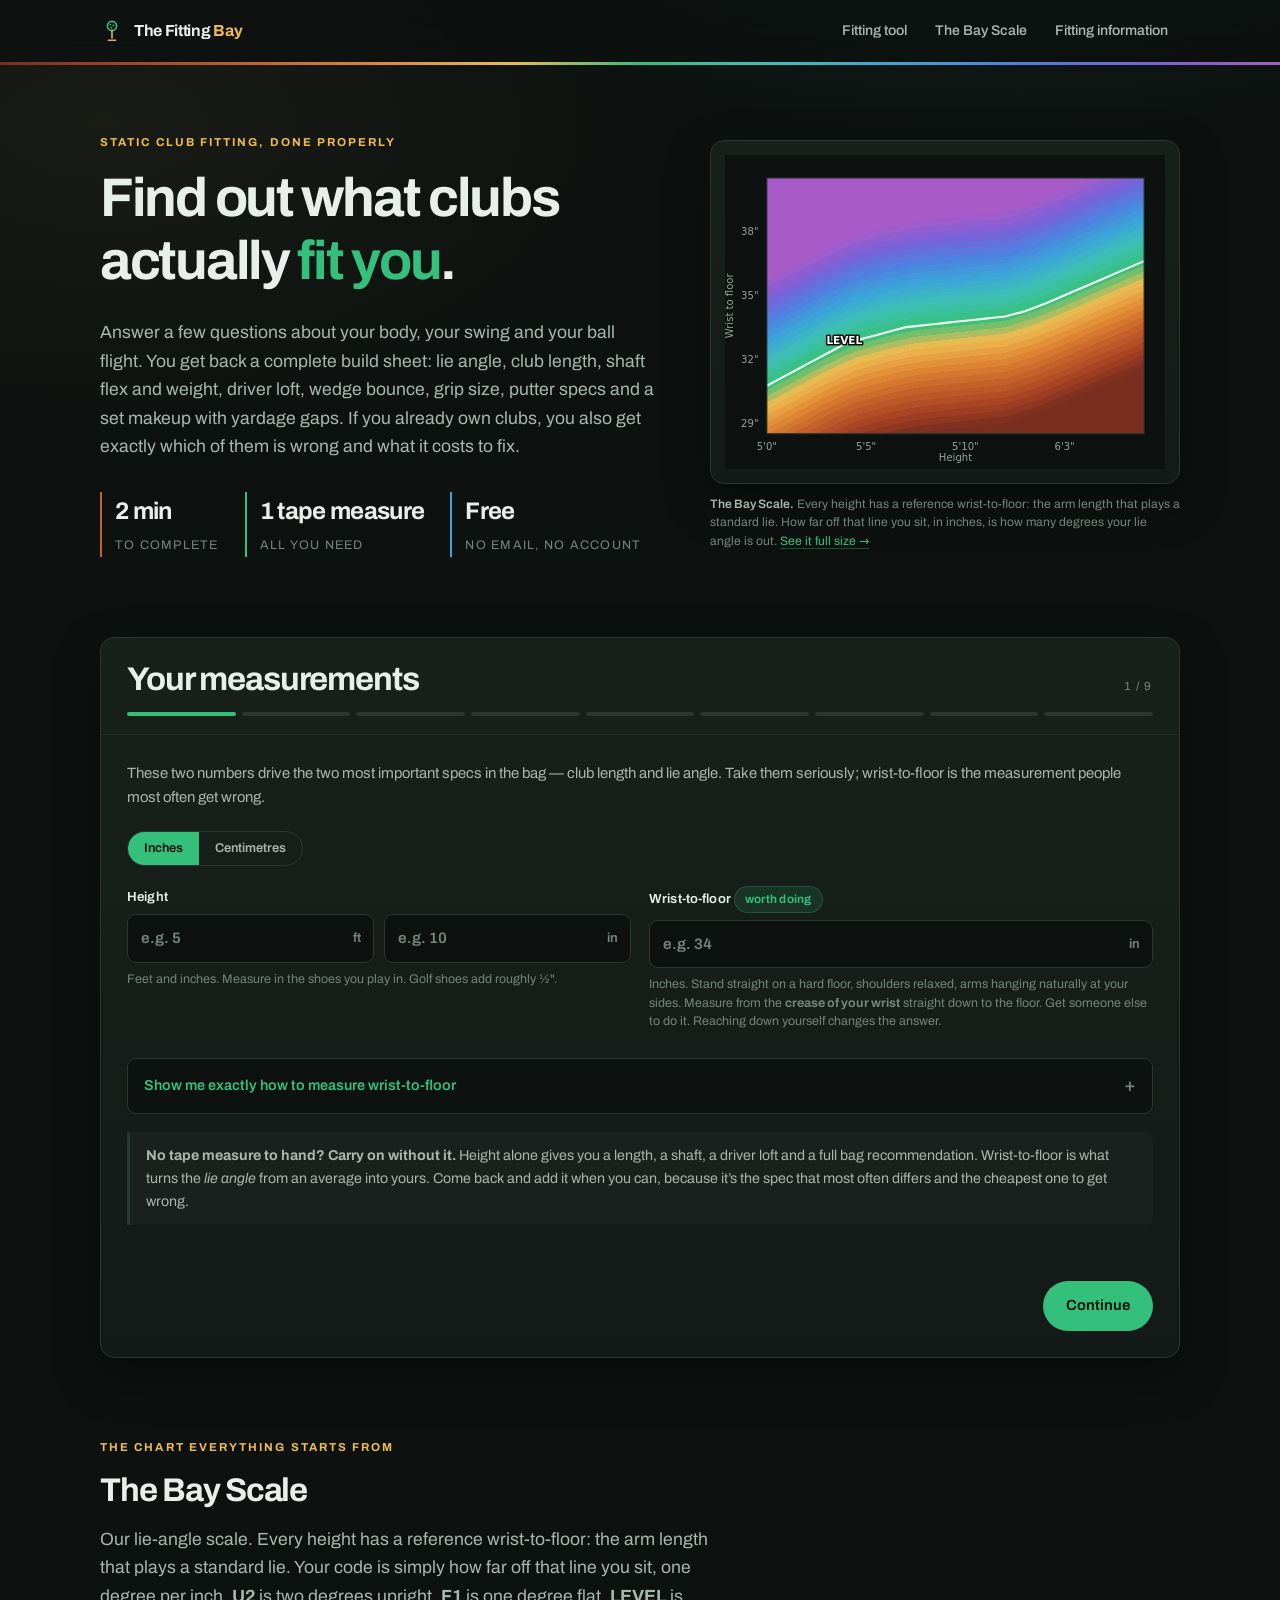
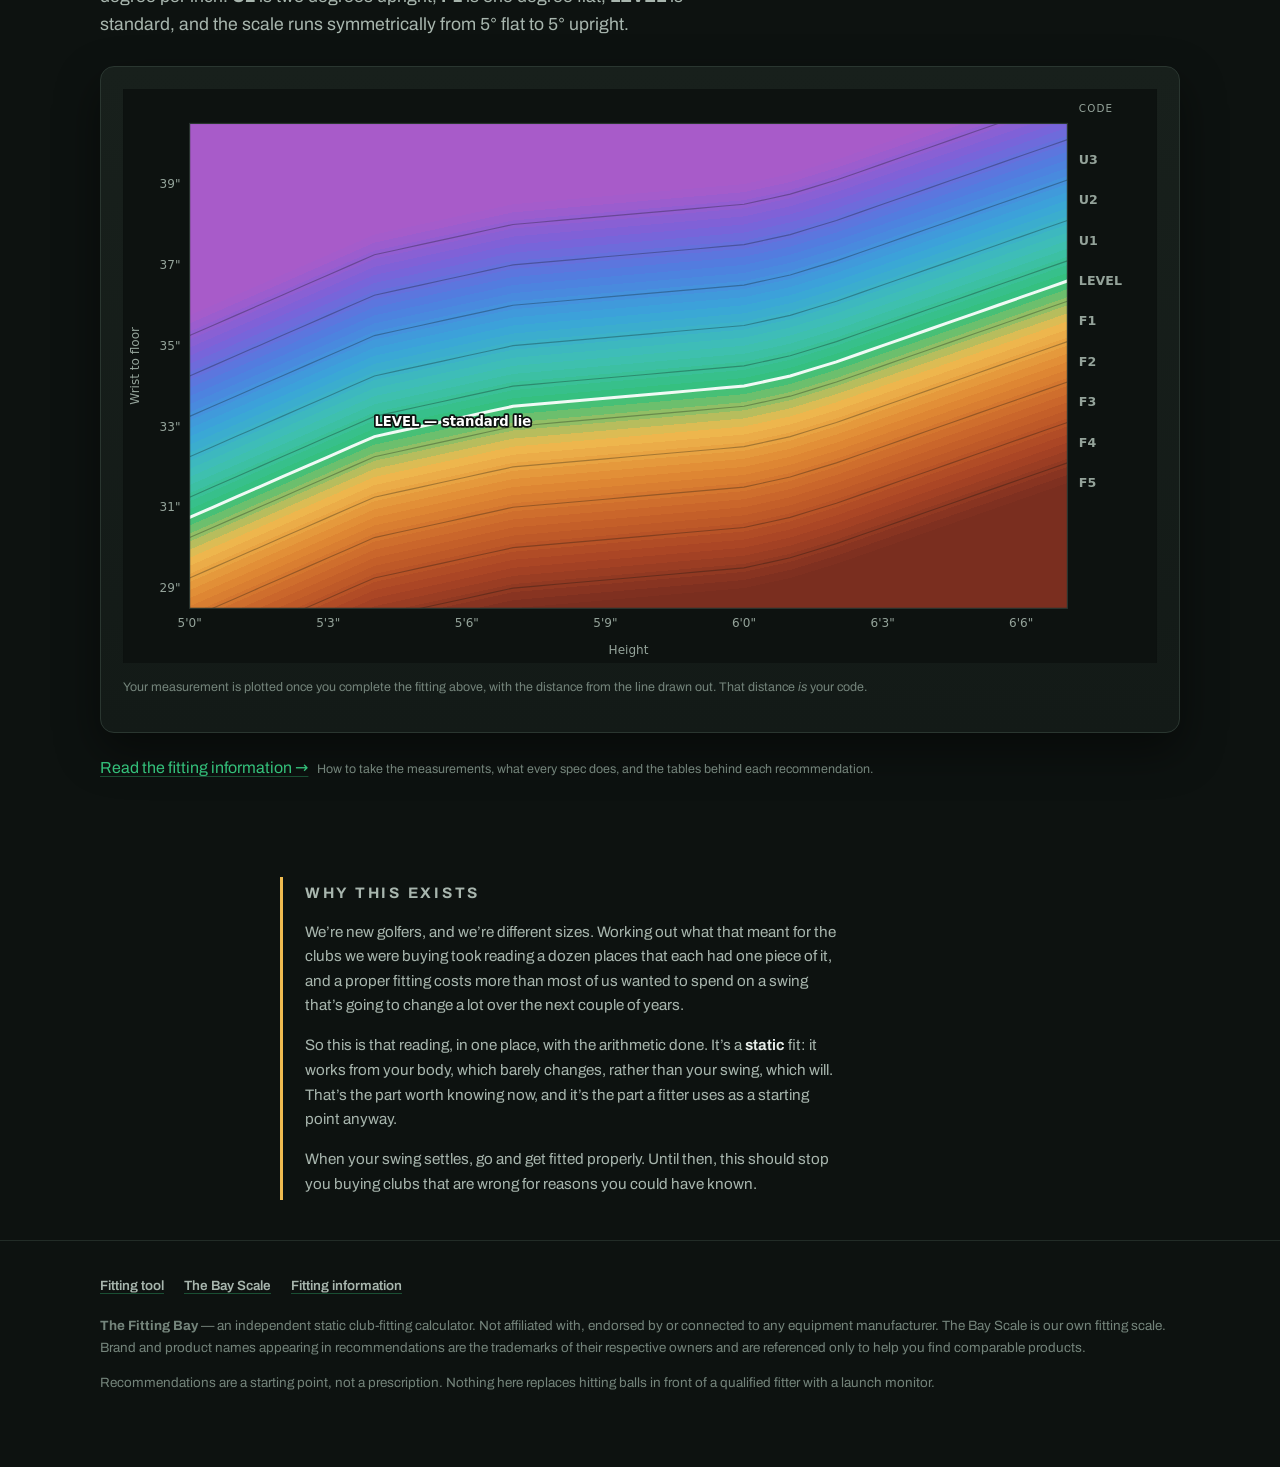
==== commit 546977ff: "A short note on why the site exists The one tell that was never a writing tic: nowhere on the site w" ====
--- a/index.html
+++ b/index.html
@@ -45,7 +45,7 @@
 }
 </script>
 <link rel="preload" href="fonts/archivo-latin.woff2" as="font" type="font/woff2" crossorigin>
-<link rel="stylesheet" href="css/styles.css?v=4b6ce4ed">
+<link rel="stylesheet" href="css/styles.css?v=f740b0a4">
 </head>
 <body>
 
@@ -608,6 +608,23 @@
     </div>
   </section>
 
+  <!-- ================= WHY ================= -->
+  <section id="why">
+    <div class="wrap narrow">
+      <div class="why-note">
+        <p class="eyebrow">Why this exists</p>
+        <p>We’re new golfers, and we’re different sizes. Working out what that meant for the clubs we
+          were buying took reading a dozen places that each had one piece of it, and a proper fitting costs more
+          than most of us wanted to spend on a swing that’s going to change a lot over the next couple of years.</p>
+        <p>So this is that reading, in one place, with the arithmetic done. It’s a <b>static</b> fit: it works
+          from your body, which barely changes, rather than your swing, which will. That’s the part worth knowing
+          now, and it’s the part a fitter uses as a starting point anyway.</p>
+        <p>When your swing settles, go and get fitted properly. Until then, this should stop you buying clubs that
+          are wrong for reasons you could have known.</p>
+      </div>
+    </div>
+  </section>
+
 </main>
 
 <footer class="site-footer">
--- a/css/styles.css
+++ b/css/styles.css
@@ -909,3 +909,18 @@
   font-weight: 700; letter-spacing: -.028em;
 }
 
+
+
+/* ---------- why this exists ----------
+   Deliberately quiet. It is a note, not a pitch, and it earns its place by
+   naming the limitation before a reader finds it: a static fit works from
+   the body, which barely changes, rather than the swing, which will. */
+.why-note {
+  border-left: 3px solid var(--scale-gold);
+  padding: 4px 0 4px 22px;
+  max-width: 62ch;
+}
+.why-note p { color: var(--ink-2); font-size: .95rem; }
+.why-note p:last-child { margin-bottom: 0; }
+.why-note b { color: var(--ink); font-weight: 650; }
+@media (max-width: 520px) { .why-note { padding-left: 16px; } }
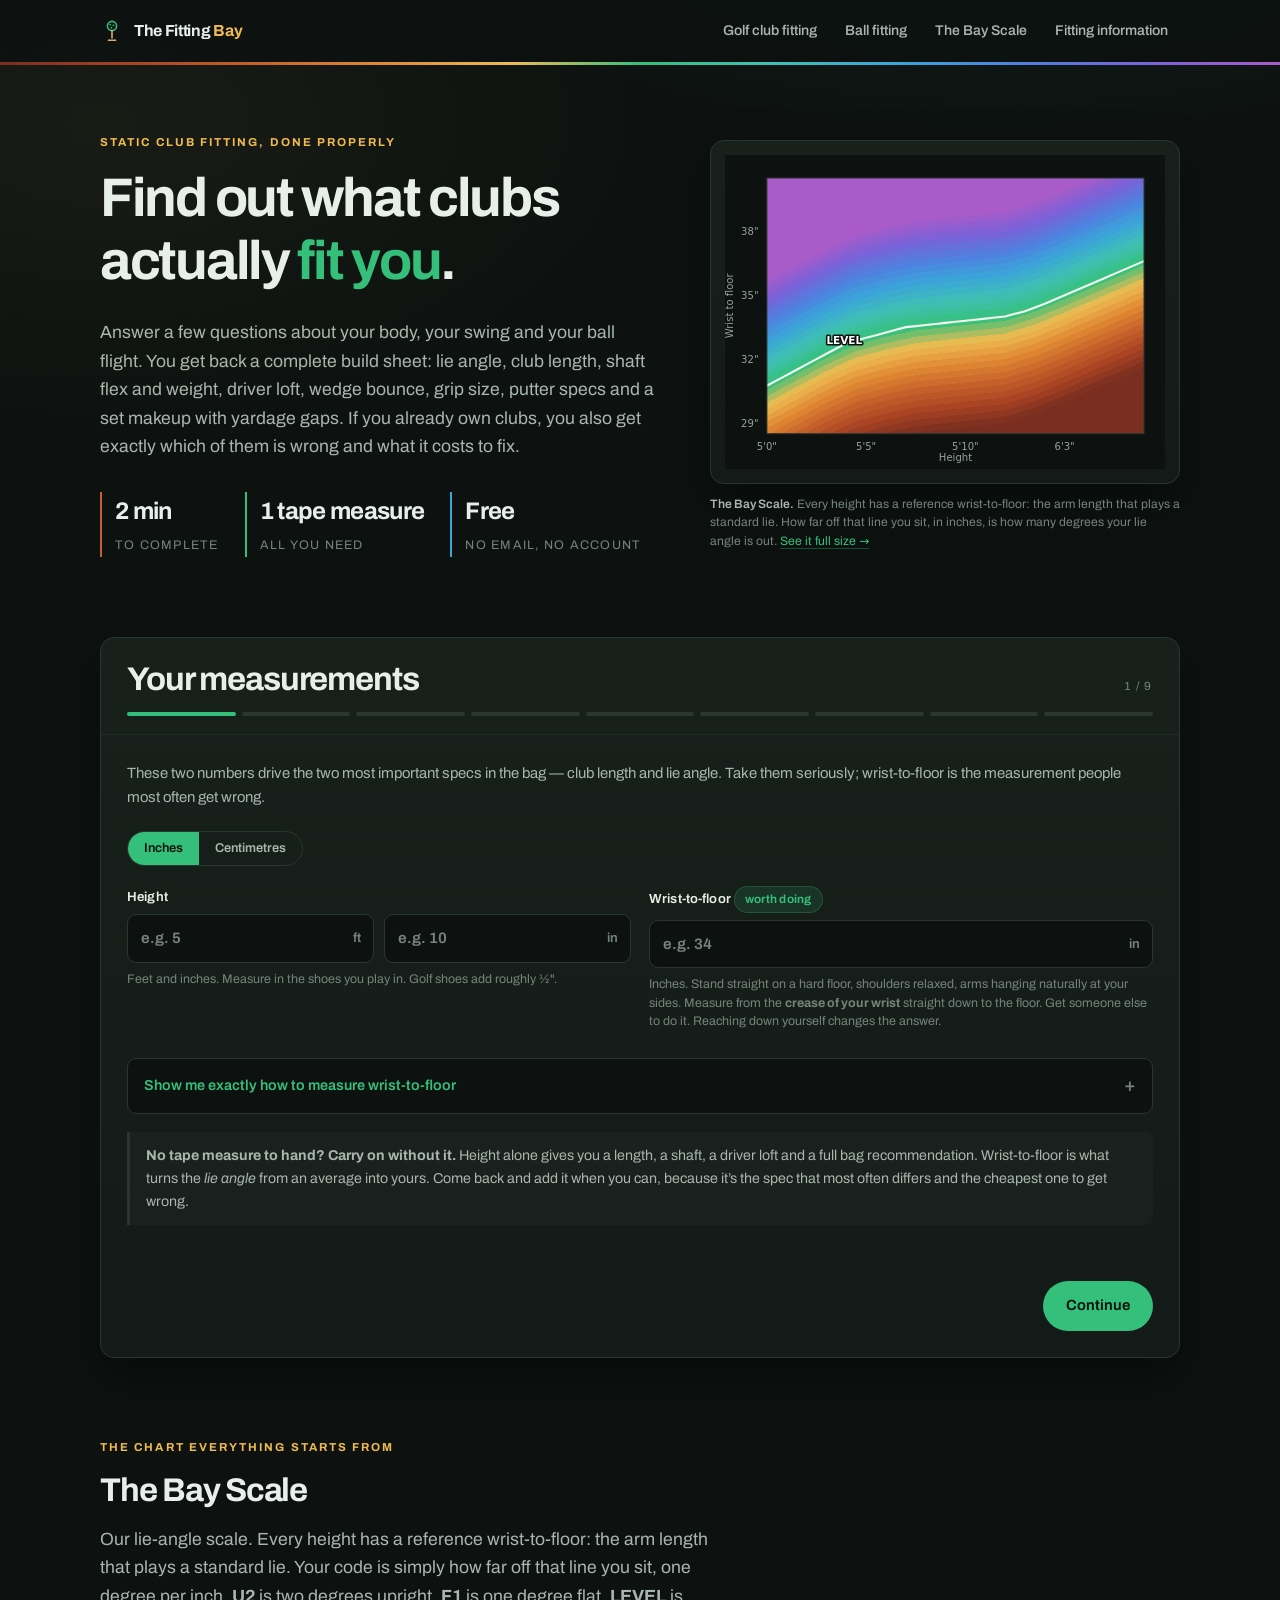
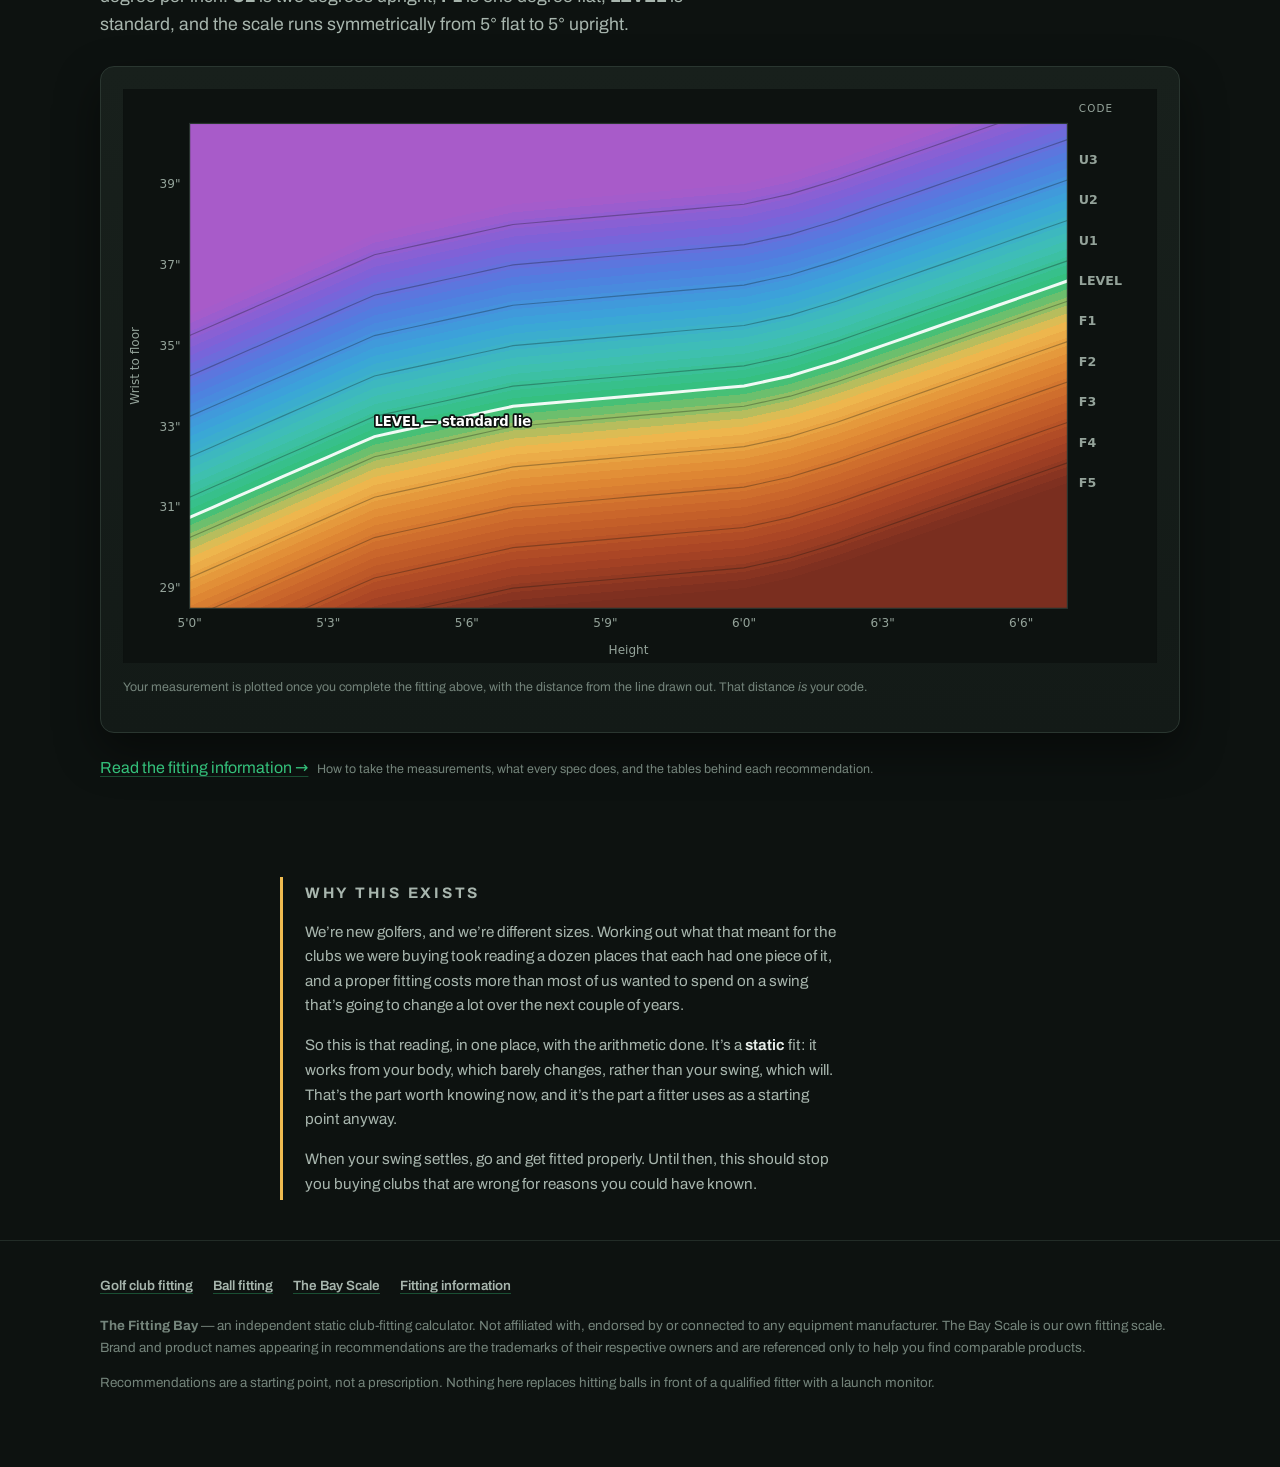
==== commit 331832bf: "Ball fitting gets its own page, and the nav says what each tool is "Fitting tool" did not distinguis" ====
--- a/index.html
+++ b/index.html
@@ -45,7 +45,7 @@
 }
 </script>
 <link rel="preload" href="fonts/archivo-latin.woff2" as="font" type="font/woff2" crossorigin>
-<link rel="stylesheet" href="css/styles.css?v=f740b0a4">
+<link rel="stylesheet" href="css/styles.css?v=6c5ef1ed">
 </head>
 <body>
 
@@ -63,7 +63,8 @@
       <span>The Fitting <i>Bay</i></span>
     </a>
     <nav class="site-nav">
-      <a href="#fit">Fitting tool</a>
+      <a href="#fit">Golf club fitting</a>
+      <a href="ball-fitting.html">Ball fitting</a>
       <a href="#chart">The Bay Scale</a>
       <a href="fitting-information.html">Fitting information</a>
     </nav>
@@ -522,10 +523,10 @@
                     <label for="curBall">Ball you usually play</label>
                     <select id="curBall">
                       <option value="">Not sure</option>
-                      <option value="soft2p">2-piece soft / distance</option>
-                      <option value="mid3p">3-piece mid compression</option>
-                      <option value="tour3p">3-piece tour urethane</option>
-                      <option value="tourfirm">Firm tour urethane</option>
+                      <option value="ionomerSoft">Soft / distance (Supersoft, Soft Feel, Duo)</option>
+                      <option value="ionomerFirm">Firm ionomer (Tour Soft, TruFeel)</option>
+                      <option value="urethaneMid">Mid-price urethane (Q-Star Tour, Vice, Kirkland)</option>
+                      <option value="urethanePremium">Premium urethane (Pro V1, Chrome Tour, TP5)</option>
                     </select>
                   </div>
                 </div>
@@ -630,7 +631,8 @@
 <footer class="site-footer">
   <div class="wrap">
     <nav class="footer-nav">
-      <a href="index.html">Fitting tool</a>
+      <a href="index.html">Golf club fitting</a>
+      <a href="ball-fitting.html">Ball fitting</a>
       <a href="index.html#chart">The Bay Scale</a>
       <a href="fitting-information.html">Fitting information</a>
     </nav>
@@ -643,8 +645,8 @@
   </div>
 </footer>
 
-<script src="js/fitting-engine.js?v=0910dd94"></script>
-<script src="js/app.js?v=dd48af51"></script>
+<script src="js/fitting-engine.js?v=c2864dbc"></script>
+<script src="js/app.js?v=b000e24d"></script>
 <script src="js/lie-bench.js?v=cfdf8049"></script>
 </body>
 </html>
--- a/css/styles.css
+++ b/css/styles.css
@@ -924,3 +924,30 @@
 .why-note p:last-child { margin-bottom: 0; }
 .why-note b { color: var(--ink); font-weight: 650; }
 @media (max-width: 520px) { .why-note { padding-left: 16px; } }
+
+
+/* A carry outside 10-400 yards is a typo. The browser marks it :invalid from
+   the min/max already on the input; this is just making that visible. */
+.carry-input:invalid {
+  border-color: var(--red);
+  background: rgba(227, 93, 79, .07);
+}
+
+
+/* ---------- the three ball tiers ---------- */
+.ball-tiers { display: flex; flex-direction: column; gap: 8px; margin: 14px 0 0; }
+.ball-tier {
+  border: 1px solid var(--line); border-radius: var(--radius-sm);
+  background: var(--bg); padding: 11px 13px;
+}
+.ball-tier.is-pick { border-color: var(--green-deep); background: rgba(52, 192, 122, .05); }
+.ball-tier-head { display: flex; align-items: baseline; gap: 9px; flex-wrap: wrap; }
+.ball-tier-head b { font-size: .92rem; }
+.ball-tier-head i {
+  font-style: normal; margin-left: auto; font-size: .8rem; color: var(--ink-3);
+  white-space: nowrap;
+}
+.ball-tier p.tiny { margin: 5px 0 0; }
+.ball-picks {
+  margin: 7px 0 0; font-size: .84rem; color: var(--ink-2); font-weight: 550;
+}
